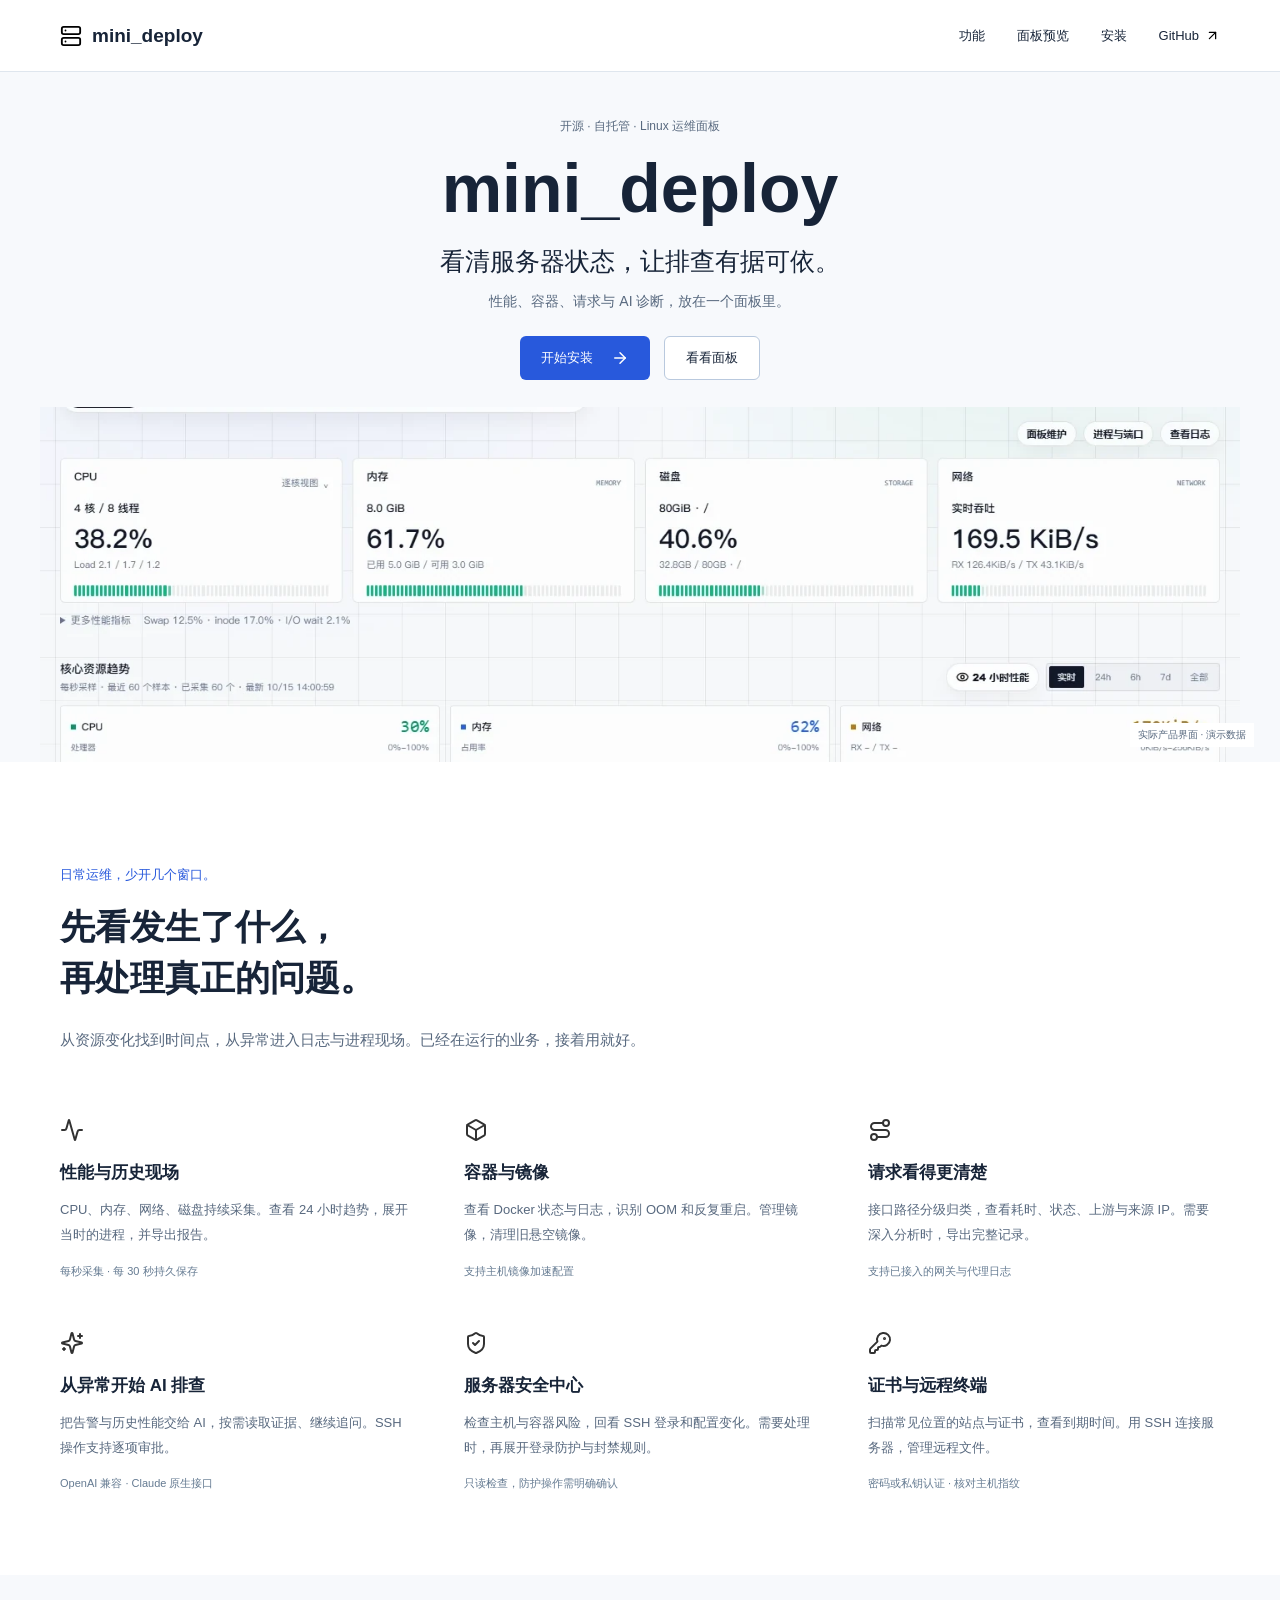
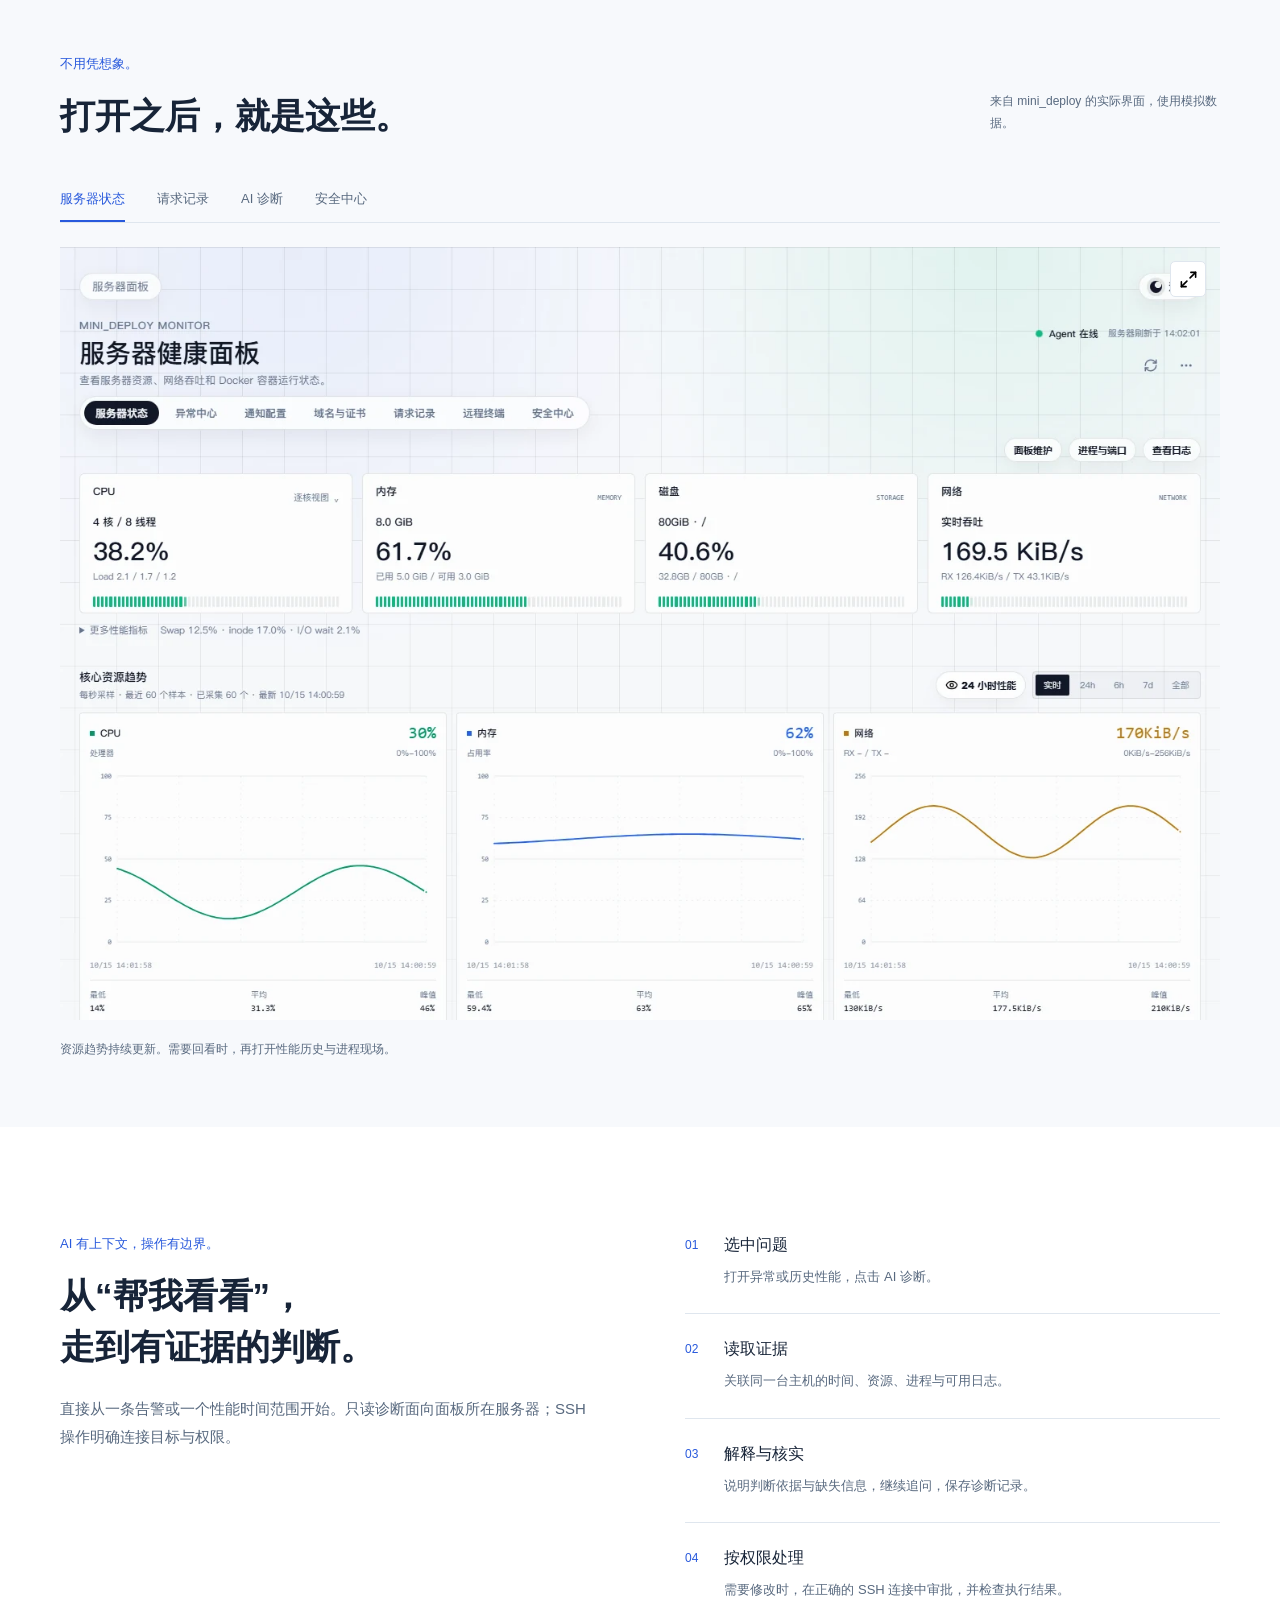
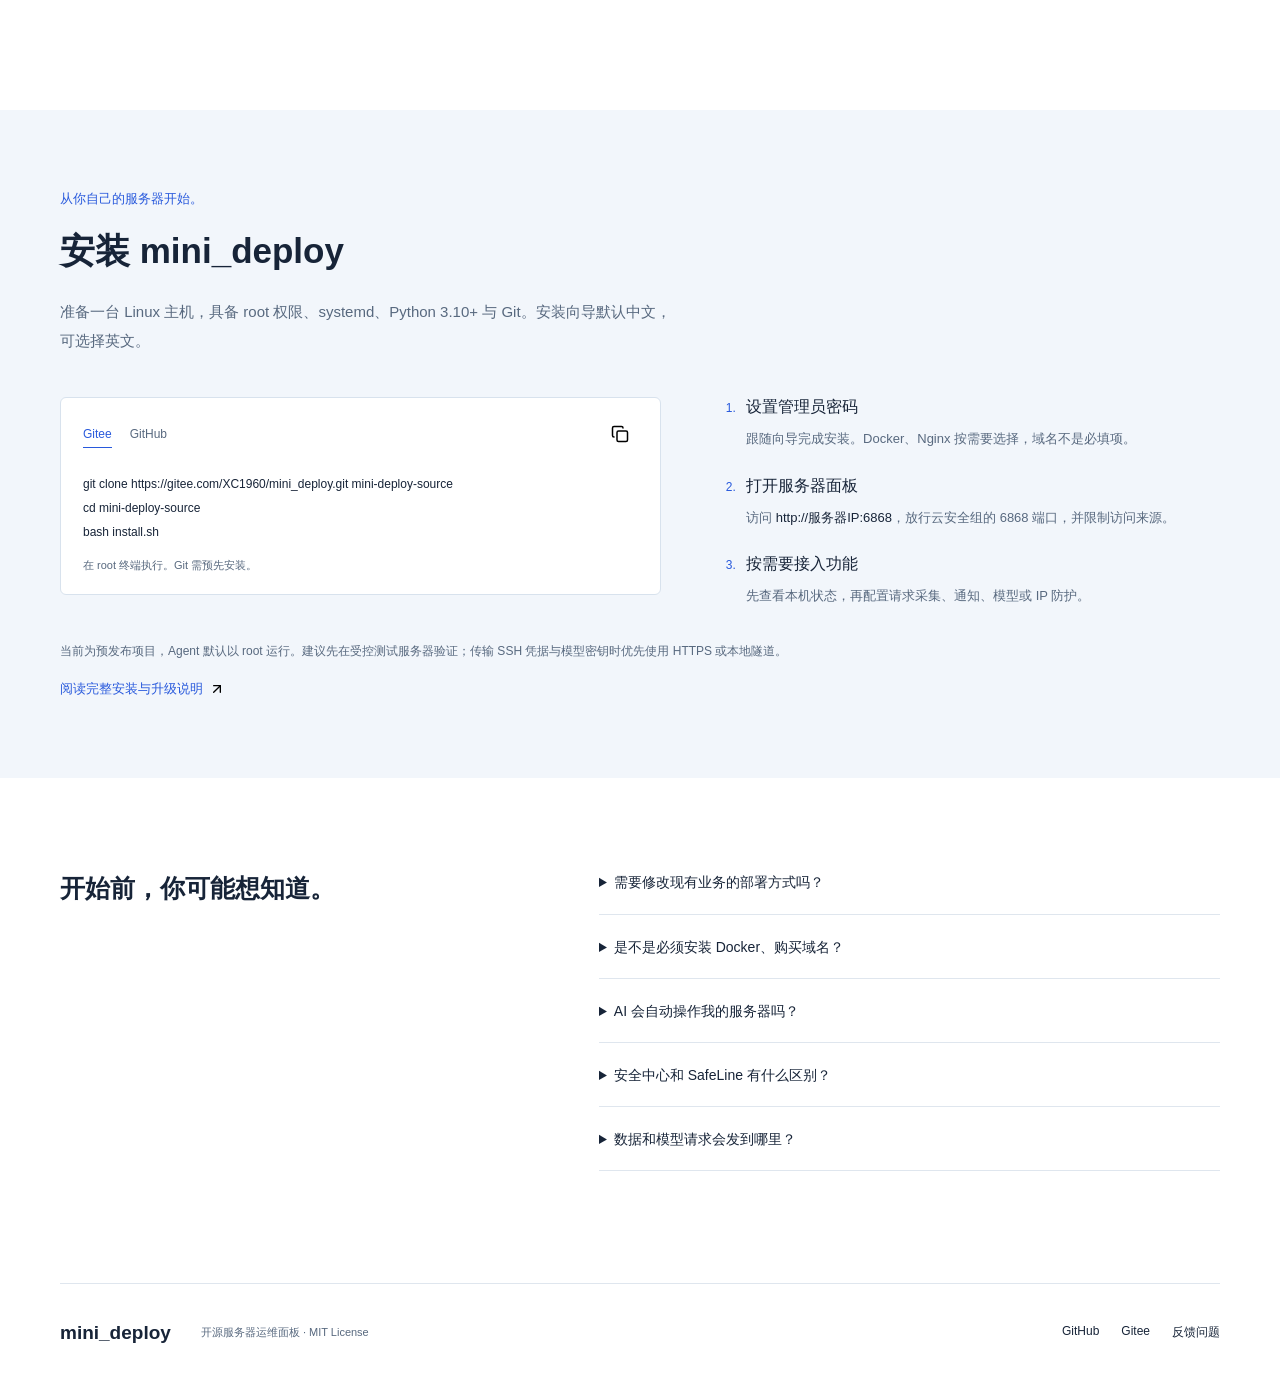
==== website/index.html @ 5e98c876 "Add security center with host checks, login history and Fail2ban protection" ====
<!doctype html>
<html lang="zh-CN">
<head>
  <meta charset="utf-8">
  <meta name="viewport" content="width=device-width, initial-scale=1">
  <meta name="description" content="mini_deploy 是开源、自托管的 Linux 运维面板：服务器性能、Docker、请求记录、证书、SSH、AI 诊断与安全中心。">
  <meta name="theme-color" content="#f7f9fc">
  <meta property="og:title" content="mini_deploy · 轻量服务器运维面板">
  <meta property="og:description" content="看清状态，找到问题，再决定如何处理。开源、自托管的 Linux 运维面板。">
  <title>mini_deploy · 轻量服务器运维面板</title>
  <link rel="icon" href="assets/server.svg" type="image/svg+xml">
  <link rel="stylesheet" href="site.css">
  <script src="site.js" defer></script>
</head>
<body>
  <a class="skip-link" href="#main">跳到正文</a>
  <header class="site-header"><nav class="navigation wrap" aria-label="主导航">
    <a class="wordmark" href="#" aria-label="mini_deploy 首页"><img src="assets/server.svg" width="22" height="22" alt="">mini_deploy</a>
    <div class="nav-links"><a href="#features">功能</a><a href="#preview">面板预览</a><a href="#start">安装</a><a class="repo-link" href="https://github.com/jokerXueC/mini_deploy" target="_blank" rel="noopener noreferrer">GitHub <img src="assets/arrow-up-right.svg" width="15" height="15" alt=""></a></div>
  </nav></header>
  <main id="main">
    <section class="hero" aria-labelledby="title">
      <div class="hero-copy wrap"><p class="hero-category">开源 · 自托管 · Linux 运维面板</p><h1 id="title">mini_deploy</h1>
        <p class="hero-description">看清服务器状态，<br class="mobile-break">让排查有据可依。</p>
        <p class="hero-detail">性能、容器、请求与 AI 诊断，放在一个面板里。</p>
        <div class="hero-actions"><a class="button primary" href="#start">开始安装<img src="assets/arrow-right.svg" width="18" height="18" alt=""></a><a class="button secondary" href="#preview">看看面板</a></div>
      </div>
      <span class="hero-caption">实际产品界面 · 演示数据</span>
    </section>
    <section class="intro wrap" id="features" aria-labelledby="features-title">
      <div class="section-heading"><p class="section-label">日常运维，少开几个窗口。</p><h2 id="features-title">先看发生了什么，<br>再处理真正的问题。</h2><p>从资源变化找到时间点，从异常进入日志与进程现场。已经在运行的业务，接着用就好。</p></div>
      <div class="feature-grid">
        <article><img src="assets/activity.svg" alt="" width="24" height="24"><h3>性能与历史现场</h3><p>CPU、内存、网络、磁盘持续采集。查看 24 小时趋势，展开当时的进程，并导出报告。</p><span>每秒采集 · 每 30 秒持久保存</span></article>
        <article><img src="assets/box.svg" alt="" width="24" height="24"><h3>容器与镜像</h3><p>查看 Docker 状态与日志，识别 OOM 和反复重启。管理镜像，清理旧悬空镜像。</p><span>支持主机镜像加速配置</span></article>
        <article><img src="assets/route.svg" alt="" width="24" height="24"><h3>请求看得更清楚</h3><p>接口路径分级归类，查看耗时、状态、上游与来源 IP。需要深入分析时，导出完整记录。</p><span>支持已接入的网关与代理日志</span></article>
        <article><img src="assets/sparkles.svg" alt="" width="24" height="24"><h3>从异常开始 AI 排查</h3><p>把告警与历史性能交给 AI，按需读取证据、继续追问。SSH 操作支持逐项审批。</p><span>OpenAI 兼容 · Claude 原生接口</span></article>
        <article><img src="assets/shield-check.svg" alt="" width="24" height="24"><h3>服务器安全中心</h3><p>检查主机与容器风险，回看 SSH 登录和配置变化。需要处理时，再展开登录防护与封禁规则。</p><span>只读检查，防护操作需明确确认</span></article>
        <article><img src="assets/key-round.svg" alt="" width="24" height="24"><h3>证书与远程终端</h3><p>扫描常见位置的站点与证书，查看到期时间。用 SSH 连接服务器，管理远程文件。</p><span>密码或私钥认证 · 核对主机指纹</span></article>
      </div>
    </section>
    <section class="product-section" id="preview" aria-labelledby="preview-title">
      <div class="wrap"><div class="preview-heading"><div><p class="section-label">不用凭想象。</p><h2 id="preview-title">打开之后，就是这些。</h2></div><p>来自 mini_deploy 的实际界面，使用模拟数据。</p></div>
        <div class="preview-tabs" role="tablist" aria-label="功能预览">
          <button id="tab-server" role="tab" aria-selected="true" aria-controls="preview-panel" tabindex="0" data-preview="server">服务器状态</button>
          <button id="tab-requests" role="tab" aria-selected="false" aria-controls="preview-panel" tabindex="-1" data-preview="requests">请求记录</button>
          <button id="tab-ai" role="tab" aria-selected="false" aria-controls="preview-panel" tabindex="-1" data-preview="ai">AI 诊断</button>
          <button id="tab-security" role="tab" aria-selected="false" aria-controls="preview-panel" tabindex="-1" data-preview="security">安全中心</button>
        </div>
        <div id="preview-panel" role="tabpanel" aria-labelledby="tab-server" class="preview-panel"><img id="preview-image" src="assets/server.webp" alt="mini_deploy 服务器状态面板，显示 CPU、内存和核心资源趋势" width="1440" height="960" loading="lazy">
          <button id="preview-enlarge" class="image-tool" type="button" title="放大截图" aria-label="放大截图"><img src="assets/maximize-2.svg" width="19" height="19" alt=""></button></div>
        <p id="preview-description" class="preview-description">资源趋势持续更新。需要回看时，再打开性能历史与进程现场。</p>
      </div>
    </section>
    <section class="workflow wrap" aria-labelledby="workflow-title"><div class="section-heading"><p class="section-label">AI 有上下文，操作有边界。</p><h2 id="workflow-title">从“帮我看看”，<br>走到有证据的判断。</h2><p>直接从一条告警或一个性能时间范围开始。只读诊断面向面板所在服务器；SSH 操作明确连接目标与权限。</p></div>
      <ol class="workflow-list"><li><span>01</span><div><h3>选中问题</h3><p>打开异常或历史性能，点击 AI 诊断。</p></div></li><li><span>02</span><div><h3>读取证据</h3><p>关联同一台主机的时间、资源、进程与可用日志。</p></div></li><li><span>03</span><div><h3>解释与核实</h3><p>说明判断依据与缺失信息，继续追问，保存诊断记录。</p></div></li><li><span>04</span><div><h3>按权限处理</h3><p>需要修改时，在正确的 SSH 连接中审批，并检查执行结果。</p></div></li></ol>
    </section>
    <section class="getting-started" id="start" aria-labelledby="start-title"><div class="wrap">
      <div class="section-heading"><p class="section-label">从你自己的服务器开始。</p><h2 id="start-title">安装 mini_deploy</h2><p>准备一台 Linux 主机，具备 root 权限、systemd、Python 3.10+ 与 Git。安装向导默认中文，可选择英文。</p></div>
      <div class="install-layout"><div class="install-command"><div class="command-toolbar"><div role="group" aria-label="代码来源"><button type="button" data-repository="gitee" aria-pressed="true">Gitee</button><button type="button" data-repository="github" aria-pressed="false">GitHub</button></div><button id="copy-command" class="image-tool" type="button" title="复制安装命令" aria-label="复制安装命令"><img src="assets/copy.svg" alt="" width="18" height="18"></button></div><pre><code id="install-code">git clone https://gitee.com/XC1960/mini_deploy.git mini-deploy-source
cd mini-deploy-source
bash install.sh</code></pre><p id="copy-status" role="status">在 root 终端执行。Git 需预先安装。</p></div>
        <ol class="install-steps"><li><h3>设置管理员密码</h3><p>跟随向导完成安装。Docker、Nginx 按需要选择，域名不是必填项。</p></li><li><h3>打开服务器面板</h3><p>访问 <code>http://服务器IP:6868</code>，放行云安全组的 6868 端口，并限制访问来源。</p></li><li><h3>按需要接入功能</h3><p>先查看本机状态，再配置请求采集、通知、模型或 IP 防护。</p></li></ol></div>
      <p class="release-note">当前为预发布项目，Agent 默认以 root 运行。建议先在受控测试服务器验证；传输 SSH 凭据与模型密钥时优先使用 HTTPS 或本地隧道。</p>
      <a class="text-link" href="https://github.com/jokerXueC/mini_deploy/blob/main/docs/QUICKSTART.zh-CN.md" target="_blank" rel="noopener noreferrer">阅读完整安装与升级说明 <img src="assets/arrow-up-right.svg" alt="" width="16" height="16"></a>
    </div></section>
    <section class="faq wrap" aria-labelledby="faq-title"><h2 id="faq-title">开始前，你可能想知道。</h2><div>
      <details><summary>需要修改现有业务的部署方式吗？</summary><p>不需要。mini_deploy 管理已运行的主机与服务，不提供应用构建或 Git 自动部署。请求记录需要接入支持的代理日志或独立请求网关。</p></details>
      <details><summary>是不是必须安装 Docker、购买域名？</summary><p>都不是必选。主机监控可以独立使用；Docker 功能需要 Docker。面板默认通过服务器 IP 和 6868 端口访问，连接主机的网络必须可达。</p></details>
      <details><summary>AI 会自动操作我的服务器吗？</summary><p>面板性能与告警诊断只读。SSH 工具遵循所选权限，支持修改前审批或明确授权的临时自动操作。已有文件修改前备份，禁止任意脚本执行与业务文件删除。</p></details>
      <details><summary>安全中心和 SafeLine 有什么区别？</summary><p>安全中心检查主机与容器配置、记录登录活动，并通过 Fail2ban 管理登录防护。SafeLine 是 Web 应用防火墙（WAF），还提供请求内容检测等能力。mini_deploy 不提供 SQL 注入、XSS 或 DDoS 检测承诺，也不会自动接管业务流量。Docker 与反向代理的封禁效果取决于实际入口和防火墙规则。</p></details>
      <details><summary>数据和模型请求会发到哪里？</summary><p>监测历史保存在面板服务器。启用 AI 后，问题、所选上下文与工具证据会发送到你配置的模型服务，常见凭据会脱敏。请根据自己的数据要求选择模型与使用范围。</p></details>
    </div></section>
  </main>
  <footer class="site-footer wrap"><a class="wordmark" href="#">mini_deploy</a><p>开源服务器运维面板 · MIT License</p><div><a href="https://github.com/jokerXueC/mini_deploy" target="_blank" rel="noopener noreferrer">GitHub</a><a href="https://gitee.com/XC1960/mini_deploy" target="_blank" rel="noopener noreferrer">Gitee</a><a href="https://github.com/jokerXueC/mini_deploy/issues" target="_blank" rel="noopener noreferrer">反馈问题</a></div></footer>
  <dialog id="screenshot-dialog" aria-label="产品截图"><button id="close-screenshot" class="image-tool" type="button" title="关闭截图" aria-label="关闭截图"><img src="assets/x.svg" width="22" height="22" alt=""></button><img id="enlarged-image" alt="" width="1440" height="960"></dialog>
</body>
</html>
---- website/site.css ----
:root { color-scheme: light; --ink:#172438; --muted:#58697f; --line:#dfe6ee; --paper:#f7f9fc; --blue:#2859dc; --green:#0d9c7c; font-family:"PingFang SC","PingFang TC",-apple-system,BlinkMacSystemFont,"Segoe UI","Microsoft YaHei",sans-serif; }
* { box-sizing:border-box; }
html { scroll-behavior:smooth; scroll-padding-top:90px; }
body { margin:0; color:var(--ink); background:white; letter-spacing:0; }
a { color:inherit; text-decoration:none; }
button { font:inherit; color:inherit; cursor:pointer; }
button, a { -webkit-tap-highlight-color:transparent; }
button:focus-visible,a:focus-visible,summary:focus-visible { outline:3px solid var(--blue); outline-offset:5px; }
img { max-width:100%; }
.wrap { width:min(1160px,calc(100% - 64px)); margin:0 auto; }
.skip-link { position:fixed; top:-80px; left:12px; z-index:20; background:white; padding:12px; }
.skip-link:focus { top:10px; }
.site-header { height:72px; position:sticky; top:0; z-index:10; background:rgba(255,255,255,.97); border-bottom:1px solid var(--line); }
.navigation { display:flex; justify-content:space-between; align-items:center; height:100%; gap:24px; }
.wordmark { display:inline-flex; align-items:center; gap:10px; font-size:19px; font-weight:700; white-space:nowrap; }
.nav-links { display:flex; align-items:center; gap:32px; font-size:13px; }
.nav-links a:hover,.text-link:hover,.site-footer a:hover { color:var(--blue); }
.repo-link { display:flex; align-items:center; gap:6px; }
.hero { position:relative; min-height:min(700px,calc(100svh - 210px)); height:calc(100svh - 210px); max-height:920px; background:var(--paper) url('assets/hero.webp') center 335px / min(1320px,calc(100% - 80px)) auto no-repeat; overflow:hidden; }
.hero-copy { padding-top:46px; text-align:center; position:relative; z-index:1; }
.hero-category { font-size:12px; color:var(--muted); margin:0 0 14px; }
h1 { font-size:68px; line-height:1.15; font-weight:650; letter-spacing:0; margin:0; }
.hero-description { font-size:25px; line-height:1.5; font-weight:500; margin:16px 0 8px; }
.hero-detail { font-size:14px; line-height:1.8; color:var(--muted); margin:0; }
.hero-actions { display:flex; justify-content:center; gap:14px; margin:22px 0 0; }
.button { display:inline-flex; justify-content:center; align-items:center; gap:18px; min-height:44px; padding:0 21px; font-size:13px; border-radius:6px; font-weight:500; }
.primary { background:var(--blue); color:white; }
.primary img { filter:brightness(0) invert(1); }
.primary:hover { background:#1e46b9; }
.secondary { border:1px solid #b9c9de; background:white; }
.secondary:hover { border-color:var(--blue); }
.hero-caption { position:absolute; right:26px; bottom:15px; background:white; color:var(--muted); font-size:10px; padding:5px 8px; }
.mobile-break { display:none; }
.intro { padding:104px 0 84px; }
.section-heading { max-width:710px; }
.section-label { font-size:13px; color:var(--blue); margin:0 0 18px; }
h2 { font-size:35px; line-height:1.45; font-weight:600; margin:0 0 22px; }
.section-heading>p:last-child { font-size:15px; line-height:1.9; color:var(--muted); max-width:620px; margin:0; }
.feature-grid { display:grid; grid-template-columns:repeat(3,minmax(0,1fr)); gap:52px 52px; margin-top:64px; }
.feature-grid article { min-width:0; }
.feature-grid article>img { opacity:.8; margin-bottom:15px; }
.feature-grid h3 { font-size:17px; font-weight:600; margin:0 0 13px; }
.feature-grid p { color:var(--muted); font-size:13px; line-height:1.95; margin:0 0 13px; }
.feature-grid span { font-size:11px; color:#657b92; }
.product-section { background:var(--paper); padding:80px 0 66px; }
.preview-heading { display:flex; gap:24px; justify-content:space-between; align-items:flex-end; }
.preview-heading h2 { margin-bottom:0; }
.preview-heading>p { color:var(--muted); font-size:12px; line-height:1.8; max-width:230px; margin-bottom:8px; }
.preview-tabs { display:flex; gap:32px; margin:36px 0 24px; border-bottom:1px solid var(--line); overflow:auto; }
.preview-tabs button { background:none; border:0; border-bottom:2px solid transparent; padding:12px 0; color:var(--muted); font-size:13px; white-space:nowrap; }
.preview-tabs [aria-selected=true] { color:var(--blue); border-bottom-color:var(--blue); }
.preview-panel { position:relative; }
.preview-panel>img { width:100%; height:auto; display:block; }
.image-tool { border:0; background:white; width:36px; height:36px; display:inline-flex; align-items:center; justify-content:center; border-radius:5px; }
.image-tool:hover { background:#eaf0fa; }
.preview-panel>.image-tool { position:absolute; right:14px; top:14px; border:1px solid var(--line); }
.preview-description { font-size:12px; color:var(--muted); line-height:1.8; margin:19px 0 0; }
.workflow { display:grid; grid-template-columns:1fr 1fr; gap:90px; padding:108px 0; }
.workflow-list { list-style:none; padding:0; margin:0; }
.workflow-list li { display:flex; gap:26px; padding:0 0 25px; margin-bottom:25px; border-bottom:1px solid var(--line); }
.workflow-list li:last-child { margin-bottom:0; padding-bottom:0; border:0; }
.workflow-list li>span { font-size:12px; color:var(--blue); padding-top:3px; }
.workflow-list h3,.install-steps h3 { font-size:16px; margin:0 0 9px; font-weight:550; }
.workflow-list p,.install-steps p { font-size:13px; color:var(--muted); line-height:1.8; margin:0; }
.getting-started { padding:80px 0; background:#f2f6fb; }
.install-layout { display:grid; grid-template-columns:1.2fr 1fr; gap:58px; margin-top:42px; align-items:start; }
.install-command { background:white; border:1px solid #d8e2ed; border-radius:6px; padding:18px 22px; min-width:0; }
.command-toolbar { display:flex; justify-content:space-between; align-items:center; gap:16px; }
.command-toolbar [role=group] { display:flex; gap:18px; }
.command-toolbar [data-repository] { padding:6px 0; border:0; background:none; color:var(--muted); font-size:12px; }
.command-toolbar [aria-pressed=true] { color:var(--blue); box-shadow:0 1px 0 var(--blue); }
.install-command pre { font:12px/2 "PingFang SC","Segoe UI","Microsoft YaHei",sans-serif; white-space:pre-wrap; overflow-wrap:anywhere; padding:20px 0 12px; margin:0; }
.install-command code { font:inherit; }
#copy-status { color:var(--muted); font-size:11px; line-height:1.8; margin:0; }
.install-steps { margin:0; padding:0 0 0 20px; display:grid; gap:25px; }
.install-steps li { padding-left:7px; }
.install-steps li::marker { color:var(--blue); font-size:12px; }
.install-steps code { font:inherit; color:var(--ink); overflow-wrap:anywhere; }
.release-note { max-width:900px; color:var(--muted); font-size:12px; line-height:1.9; margin:32px 0 17px; }
.text-link { display:inline-flex; gap:6px; align-items:center; color:var(--blue); font-size:13px; }
.faq { display:grid; grid-template-columns:.85fr 1.15fr; gap:80px; padding:92px 0; }
.faq h2 { font-size:25px; }
.faq details { border-bottom:1px solid var(--line); padding:0 0 18px; margin-bottom:20px; }
.faq summary { cursor:pointer; font-size:14px; line-height:1.8; }
.faq details p { font-size:13px; line-height:1.95; color:var(--muted); margin:14px 0 0; }
.site-footer { display:flex; align-items:center; gap:30px; flex-wrap:wrap; border-top:1px solid var(--line); padding:30px 0; }
.site-footer p { flex:1; font-size:11px; color:var(--muted); }
.site-footer>div { display:flex; gap:22px; font-size:12px; }
#screenshot-dialog { width:calc(100vw - 36px); max-width:1440px; max-height:calc(100dvh - 36px); padding:0; border:0; background:white; overflow:auto; border-radius:6px; }
#screenshot-dialog::backdrop { background:rgba(16,25,40,.65); }
#screenshot-dialog>img { display:block; width:100%; height:auto; }
#close-screenshot { position:sticky; display:flex; top:12px; margin:12px 12px -48px auto; z-index:1; border:1px solid var(--line); }
@media(max-width:900px) { .wrap { width:calc(100% - 40px); } .feature-grid { gap:36px; grid-template-columns:repeat(2,minmax(0,1fr)); } .workflow,.faq { gap:40px; } .install-layout { gap:30px; } }
@media(max-width:600px) { .wrap { width:calc(100% - 36px); } .site-header { height:64px; } .wordmark { font-size:16px; gap:7px; } .nav-links { gap:17px; font-size:12px; } .nav-links>a[href="#features"] { display:none; } .repo-link { font-size:0; gap:0; } .repo-link img { width:19px; height:19px; } .hero { min-height:620px; height:calc(100svh - 108px); max-height:760px; background-image:url('assets/hero-mobile.webp'); background-size:cover; } .hero-copy { padding-top:44px; } h1 { font-size:44px; } .hero-category { font-size:11px; } .hero-description { font-size:23px; margin-top:16px; } .hero-detail { font-size:12px; max-width:250px; margin:0 auto; } .hero-actions { margin-top:20px; } .hero-caption { right:8px; font-size:9px; bottom:8px; } .mobile-break { display:initial; } .intro { padding:68px 0; } h2 { font-size:27px; } .section-heading>p:last-child { font-size:13px; } .feature-grid { grid-template-columns:1fr; gap:30px; margin-top:38px; } .feature-grid article { display:grid; grid-template-columns:26px 1fr; gap:0 16px; } .feature-grid article>img { grid-row:1/4; margin-top:3px; } .feature-grid h3 { font-size:16px; } .feature-grid p,.feature-grid span { grid-column:2; } .product-section { padding:56px 0 40px; } .preview-heading { display:block; } .preview-heading>p { max-width:none; margin-top:16px; } .preview-tabs { gap:24px; margin-top:20px; } .preview-tabs button { font-size:12px; } .preview-panel>img { aspect-ratio:4/3; object-fit:cover; object-position:top left; } .workflow,.faq { grid-template-columns:1fr; gap:36px; padding:64px 0; } .workflow-list li { gap:20px; } .getting-started { padding:60px 0; } .install-layout { grid-template-columns:1fr; gap:34px; margin-top:30px; } .install-command { padding:14px 16px; } .install-command pre { font-size:11px; } .site-footer { gap:14px; padding:28px 0; } .site-footer p { flex-basis:100%; order:2; margin:0; } .site-footer>div { margin-left:auto; gap:14px; font-size:11px; } }
@media(max-width:600px) { .hero { min-height:min(620px,calc(100svh - 174px)); height:calc(100svh - 174px); background-position:center 345px; background-size:min(366px,calc(100% - 24px)) auto; } .preview-panel>img { aspect-ratio:auto; } }
@media(prefers-reduced-motion:reduce) { html { scroll-behavior:auto; } }
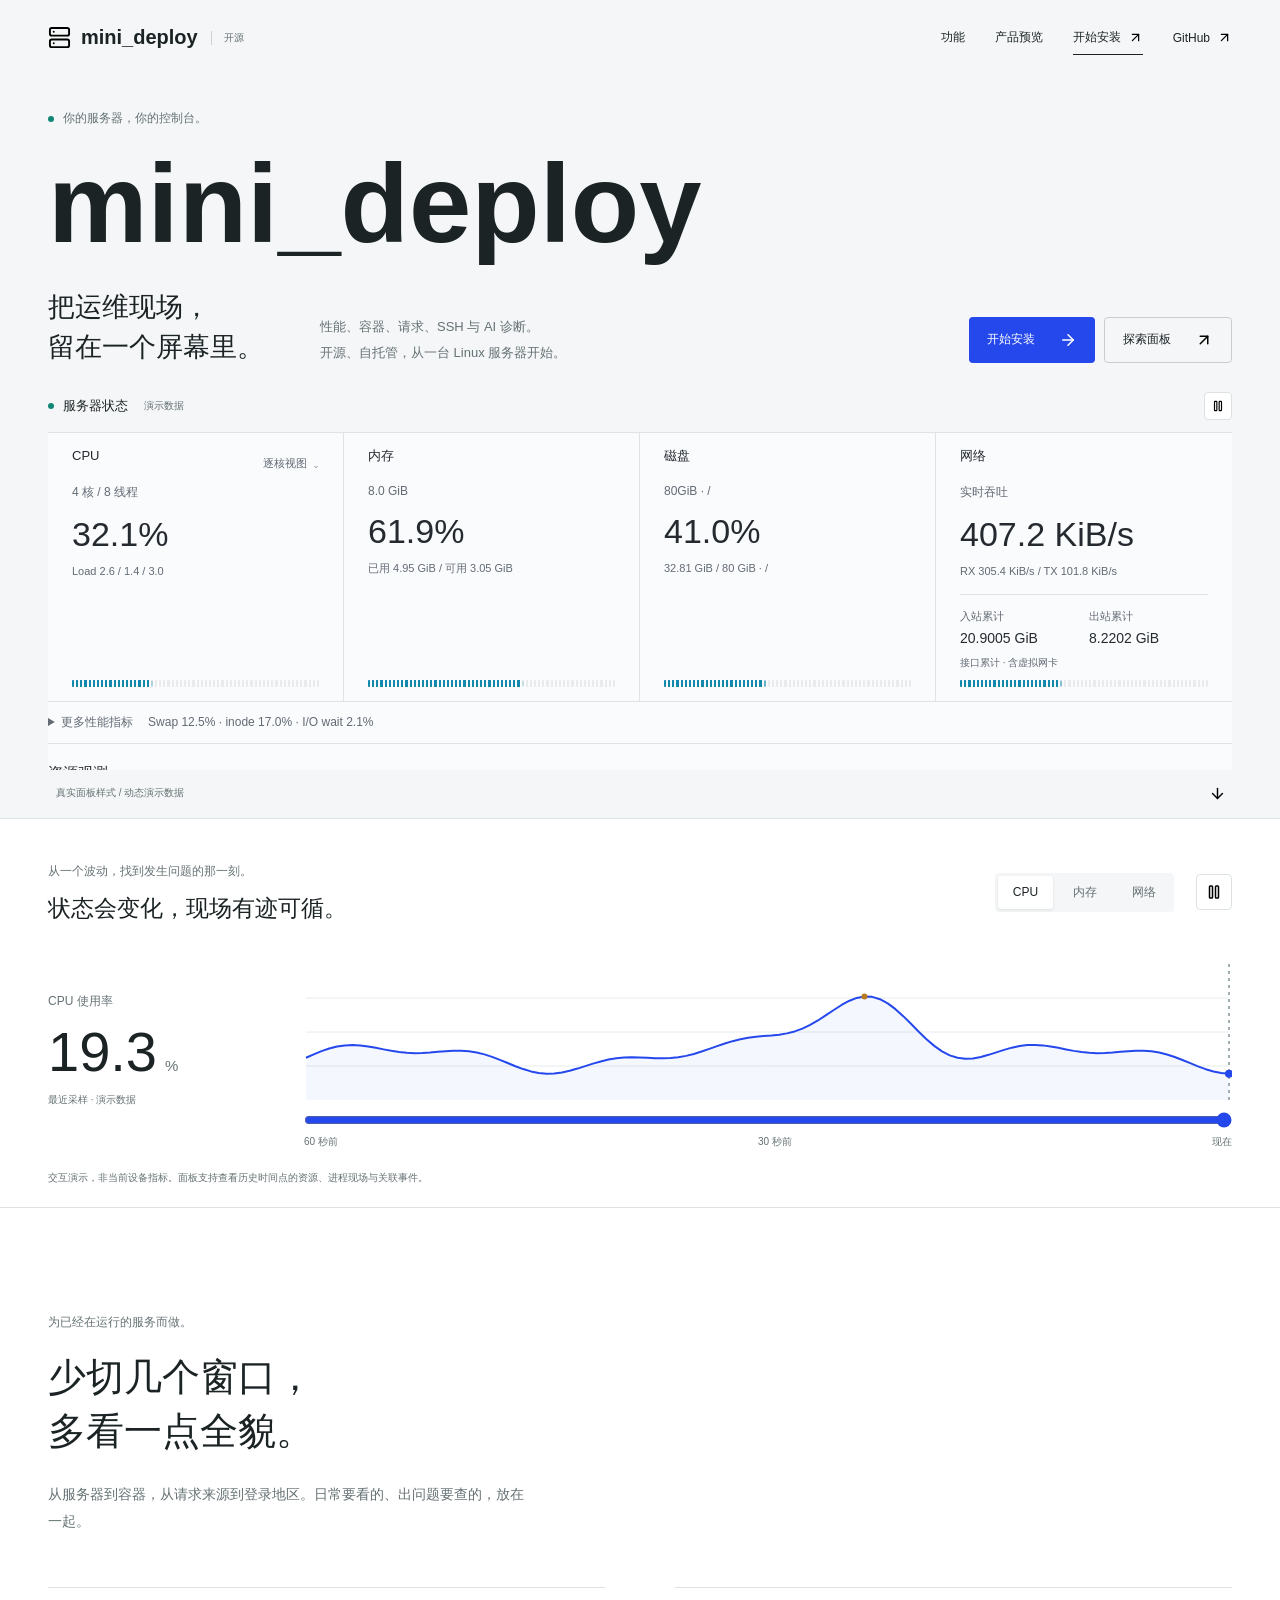
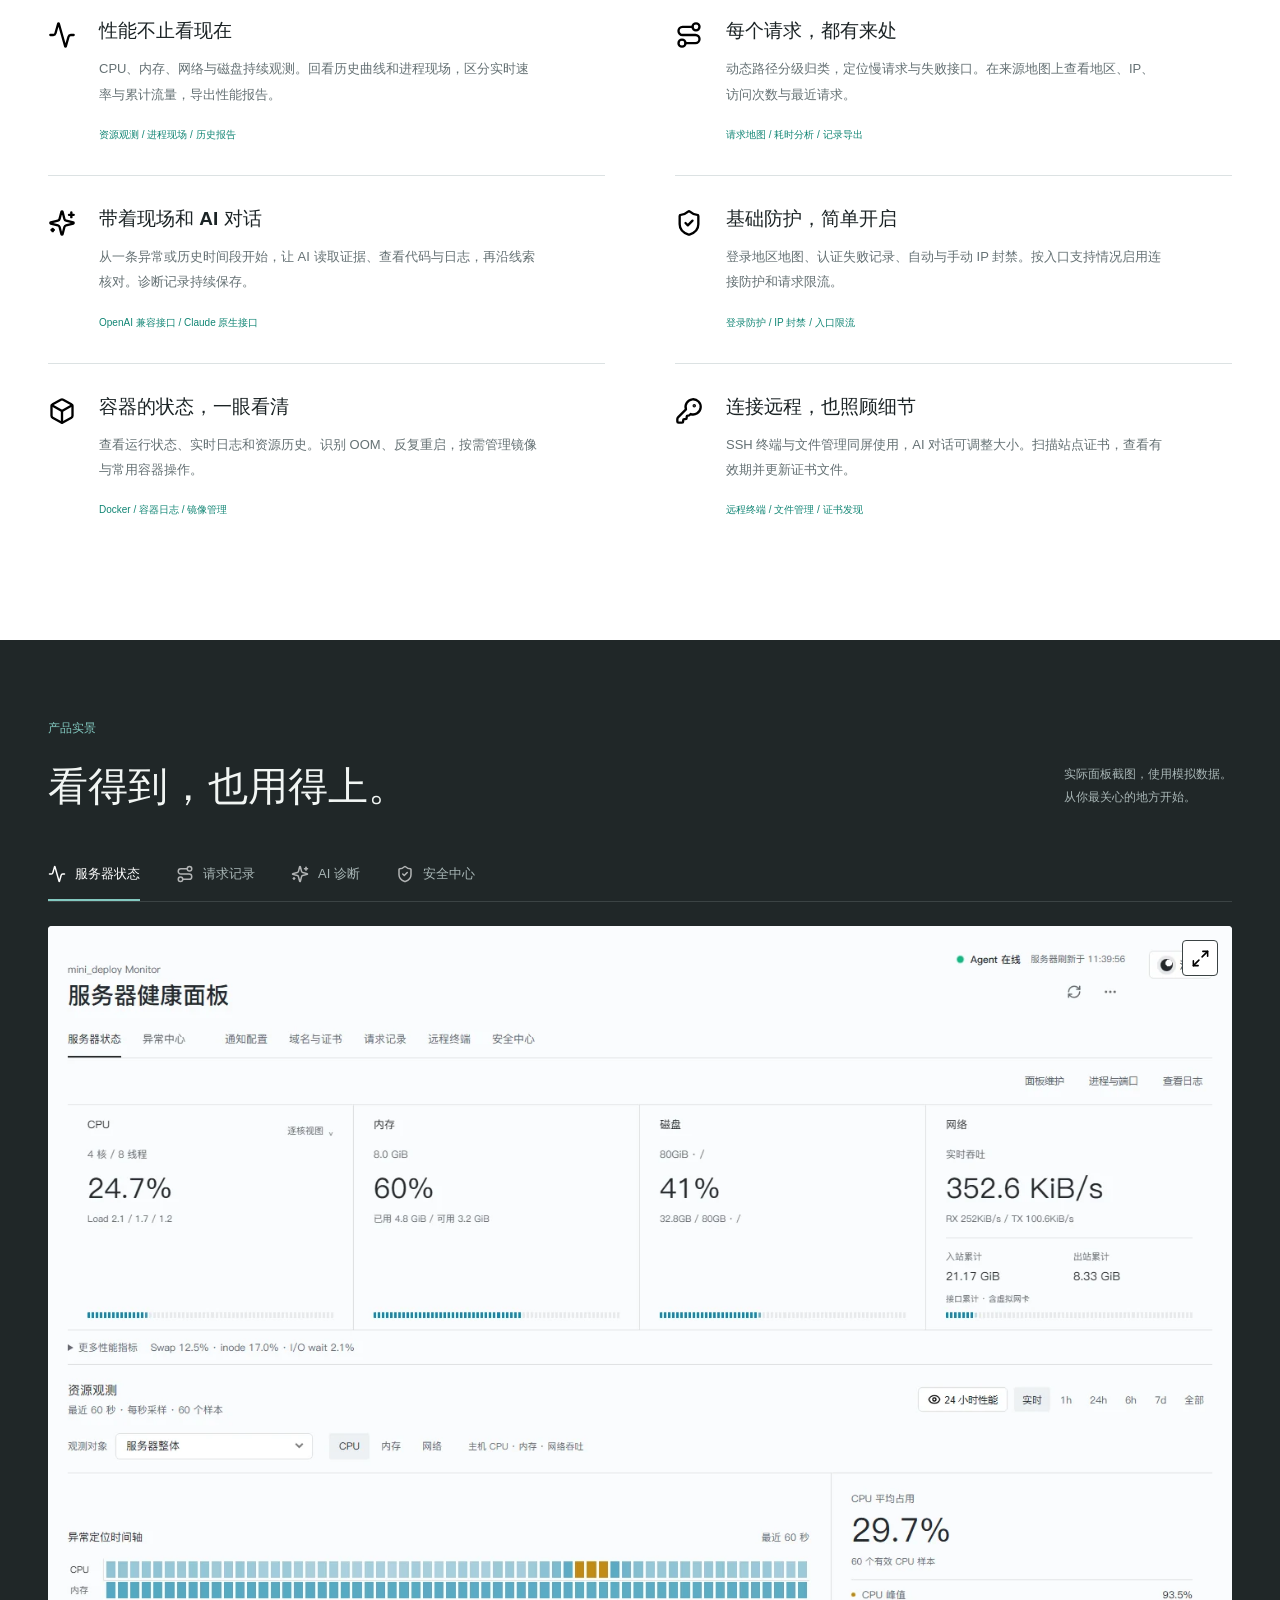
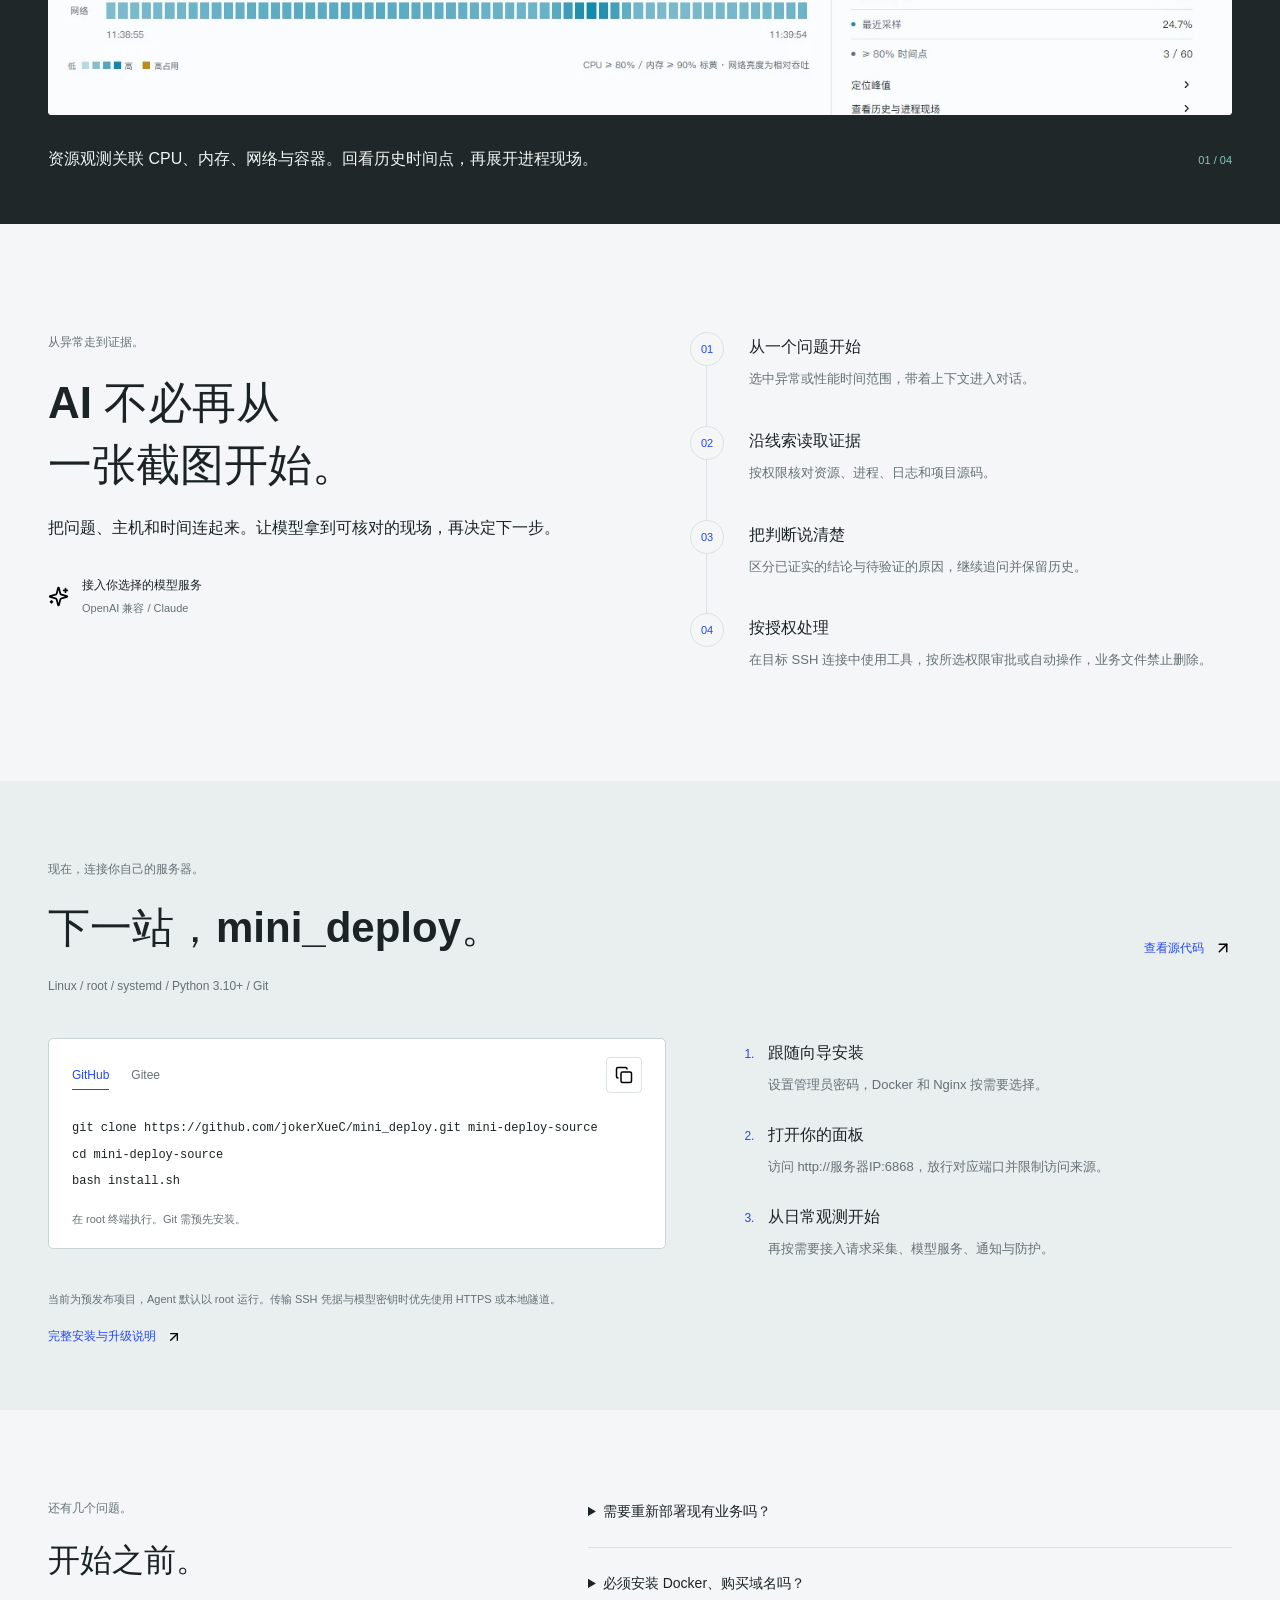
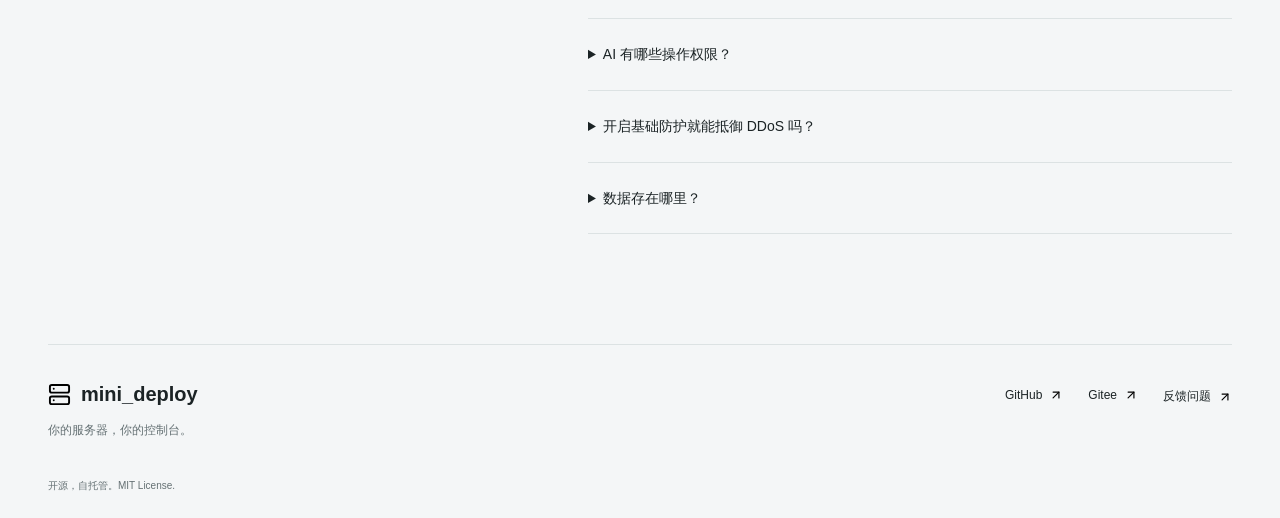
==== commit 19d0773d: "Improve feature onboarding, gateway reliability, and panel-matched website" ====
--- a/website/index.html
+++ b/website/index.html
@@ -3,75 +3,84 @@
 <head>
   <meta charset="utf-8">
   <meta name="viewport" content="width=device-width, initial-scale=1">
-  <meta name="description" content="mini_deploy 是开源、自托管的 Linux 运维面板：服务器性能、Docker、请求记录、证书、SSH、AI 诊断与安全中心。">
-  <meta name="theme-color" content="#f7f9fc">
-  <meta property="og:title" content="mini_deploy · 轻量服务器运维面板">
-  <meta property="og:description" content="看清状态，找到问题，再决定如何处理。开源、自托管的 Linux 运维面板。">
-  <title>mini_deploy · 轻量服务器运维面板</title>
+  <meta name="description" content="mini_deploy，开源、自托管的 Linux 运维面板。性能历史、Docker、请求地图、SSH、AI 诊断与基础安全防护。">
+  <meta name="theme-color" content="#f4f6f7">
+  <meta property="og:title" content="mini_deploy · 服务器运维，从这里开始">
+  <meta property="og:description" content="从实时资源到历史现场，从一条异常到 AI 排查。开源、自托管的 Linux 运维面板。">
+  <title>mini_deploy · 服务器运维，从这里开始</title>
   <link rel="icon" href="assets/server.svg" type="image/svg+xml">
   <link rel="stylesheet" href="site.css">
   <script src="site.js" defer></script>
+  <script src="resource-demo.js" defer></script>
 </head>
 <body>
   <a class="skip-link" href="#main">跳到正文</a>
   <header class="site-header"><nav class="navigation wrap" aria-label="主导航">
-    <a class="wordmark" href="#" aria-label="mini_deploy 首页"><img src="assets/server.svg" width="22" height="22" alt="">mini_deploy</a>
-    <div class="nav-links"><a href="#features">功能</a><a href="#preview">面板预览</a><a href="#start">安装</a><a class="repo-link" href="https://github.com/jokerXueC/mini_deploy" target="_blank" rel="noopener noreferrer">GitHub <img src="assets/arrow-up-right.svg" width="15" height="15" alt=""></a></div>
+    <a class="wordmark" href="#" aria-label="mini_deploy 首页"><img src="assets/server.svg" width="23" height="23" alt="">mini_deploy<span class="open-source">开源</span></a>
+    <div class="nav-links"><a href="#features">功能</a><a href="#preview">产品预览</a><a href="#start" class="nav-install">开始安装<img src="assets/arrow-up-right.svg" width="15" height="15" alt=""></a><a class="repo-link" href="https://github.com/jokerXueC/mini_deploy" target="_blank" rel="noopener noreferrer" aria-label="GitHub 源代码">GitHub<img src="assets/arrow-up-right.svg" width="15" height="15" alt=""></a></div>
   </nav></header>
   <main id="main">
     <section class="hero" aria-labelledby="title">
-      <div class="hero-copy wrap"><p class="hero-category">开源 · 自托管 · Linux 运维面板</p><h1 id="title">mini_deploy</h1>
-        <p class="hero-description">看清服务器状态，<br class="mobile-break">让排查有据可依。</p>
-        <p class="hero-detail">性能、容器、请求与 AI 诊断，放在一个面板里。</p>
-        <div class="hero-actions"><a class="button primary" href="#start">开始安装<img src="assets/arrow-right.svg" width="18" height="18" alt=""></a><a class="button secondary" href="#preview">看看面板</a></div>
+      <div class="hero-copy wrap"><p class="hero-category"><span class="status-light"></span>你的服务器，你的控制台。</p>
+        <h1 id="title">mini_deploy</h1>
+        <div class="hero-bottom"><div><p class="hero-description">把运维现场，<br>留在一个屏幕里。</p><p class="hero-detail">性能、容器、请求、SSH 与 AI 诊断。<br>开源、自托管，从一台 Linux 服务器开始。</p></div><div class="hero-actions"><a class="button primary" href="#start">开始安装<img src="assets/arrow-right.svg" width="18" height="18" alt=""></a><a class="button secondary" href="#preview">探索面板<img src="assets/arrow-up-right.svg" width="18" height="18" alt=""></a></div></div>
       </div>
-      <span class="hero-caption">实际产品界面 · 演示数据</span>
+      <div class="demo-dashboard wrap" id="demo-dashboard" role="region" aria-label="服务器资源动态演示">
+        <div class="demo-toolbar"><span><span class="status-light"></span>服务器状态 <small>演示数据</small></span><button id="demo-pause" class="image-tool" type="button" title="暂停演示" aria-label="暂停演示" aria-pressed="false"><img src="assets/pause.svg" width="16" height="16" alt=""></button></div>
+        <iframe id="demo-panel" src="panel-demo.html" title="mini_deploy 真实面板样式的动态资源演示"></iframe>
+      </div>
+      <div class="hero-caption"><span>真实面板样式 / 动态演示数据</span><a href="#features" aria-label="向下查看功能"><img src="assets/arrow-right.svg" width="17" height="17" alt=""></a></div>
     </section>
-    <section class="intro wrap" id="features" aria-labelledby="features-title">
-      <div class="section-heading"><p class="section-label">日常运维，少开几个窗口。</p><h2 id="features-title">先看发生了什么，<br>再处理真正的问题。</h2><p>从资源变化找到时间点，从异常进入日志与进程现场。已经在运行的业务，接着用就好。</p></div>
-      <div class="feature-grid">
-        <article><img src="assets/activity.svg" alt="" width="24" height="24"><h3>性能与历史现场</h3><p>CPU、内存、网络、磁盘持续采集。查看 24 小时趋势，展开当时的进程，并导出报告。</p><span>每秒采集 · 每 30 秒持久保存</span></article>
-        <article><img src="assets/box.svg" alt="" width="24" height="24"><h3>容器与镜像</h3><p>查看 Docker 状态与日志，识别 OOM 和反复重启。管理镜像，清理旧悬空镜像。</p><span>支持主机镜像加速配置</span></article>
-        <article><img src="assets/route.svg" alt="" width="24" height="24"><h3>请求看得更清楚</h3><p>接口路径分级归类，查看耗时、状态、上游与来源 IP。需要深入分析时，导出完整记录。</p><span>支持已接入的网关与代理日志</span></article>
-        <article><img src="assets/sparkles.svg" alt="" width="24" height="24"><h3>从异常开始 AI 排查</h3><p>把告警与历史性能交给 AI，按需读取证据、继续追问。SSH 操作支持逐项审批。</p><span>OpenAI 兼容 · Claude 原生接口</span></article>
-        <article><img src="assets/shield-check.svg" alt="" width="24" height="24"><h3>服务器安全中心</h3><p>检查主机与容器风险，回看 SSH 登录和配置变化。需要处理时，再展开登录防护与封禁规则。</p><span>只读检查，防护操作需明确确认</span></article>
-        <article><img src="assets/key-round.svg" alt="" width="24" height="24"><h3>证书与远程终端</h3><p>扫描常见位置的站点与证书，查看到期时间。用 SSH 连接服务器，管理远程文件。</p><span>密码或私钥认证 · 核对主机指纹</span></article>
+    <section class="intro" id="features" aria-labelledby="features-title">
+      <div class="signal-section" aria-labelledby="signal-title"><div class="wrap">
+        <div class="signal-header"><div><p class="section-label">从一个波动，找到发生问题的那一刻。</p><h2 id="signal-title">状态会变化，现场有迹可循。</h2></div><div class="signal-controls"><div class="metric-tabs" role="group" aria-label="回放资源"><button type="button" data-metric="cpu" aria-pressed="true">CPU</button><button type="button" data-metric="memory" aria-pressed="false">内存</button><button type="button" data-metric="network" aria-pressed="false">网络</button></div><button id="signal-pause" class="image-tool" type="button" title="暂停回放" aria-label="暂停回放" aria-pressed="false"><img src="assets/pause.svg" width="18" height="18" alt=""></button></div></div>
+        <div class="signal-chart"><div class="signal-reading"><span id="signal-metric">CPU 使用率</span><strong id="signal-value">38.2<span>%</span></strong><small id="signal-time">资源回放 · 演示数据</small></div><div class="signal-plot"><canvas id="signal-canvas" aria-label="资源回放曲线，演示数据" role="img"></canvas><input id="signal-position" type="range" min="0" max="119" value="119" aria-label="查看回放时间点"><div class="signal-axis"><span>60 秒前</span><span>30 秒前</span><span>现在</span></div></div></div>
+        <p class="signal-caption">交互演示，非当前设备指标。面板支持查看历史时间点的资源、进程现场与关联事件。</p>
+      </div></div>
+      <div class="wrap feature-content"><div class="section-heading"><p class="section-label">为已经在运行的服务而做。</p><h2 id="features-title">少切几个窗口，<br>多看一点全貌。</h2><p>从服务器到容器，从请求来源到登录地区。日常要看的、出问题要查的，放在一起。</p></div>
+        <div class="feature-grid">
+          <article><img src="assets/activity.svg" alt="" width="28" height="28"><div><h3>性能不止看现在</h3><p>CPU、内存、网络与磁盘持续观测。回看历史曲线和进程现场，区分实时速率与累计流量，导出性能报告。</p><span>资源观测 / 进程现场 / 历史报告</span></div></article>
+          <article><img src="assets/route.svg" alt="" width="28" height="28"><div><h3>每个请求，都有来处</h3><p>动态路径分级归类，定位慢请求与失败接口。在来源地图上查看地区、IP、访问次数与最近请求。</p><span>请求地图 / 耗时分析 / 记录导出</span></div></article>
+          <article><img src="assets/sparkles.svg" alt="" width="28" height="28"><div><h3>带着现场和 AI 对话</h3><p>从一条异常或历史时间段开始，让 AI 读取证据、查看代码与日志，再沿线索核对。诊断记录持续保存。</p><span>OpenAI 兼容接口 / Claude 原生接口</span></div></article>
+          <article><img src="assets/shield-check.svg" alt="" width="28" height="28"><div><h3>基础防护，简单开启</h3><p>登录地区地图、认证失败记录、自动与手动 IP 封禁。按入口支持情况启用连接防护和请求限流。</p><span>登录防护 / IP 封禁 / 入口限流</span></div></article>
+          <article><img src="assets/box.svg" alt="" width="28" height="28"><div><h3>容器的状态，一眼看清</h3><p>查看运行状态、实时日志和资源历史。识别 OOM、反复重启，按需管理镜像与常用容器操作。</p><span>Docker / 容器日志 / 镜像管理</span></div></article>
+          <article><img src="assets/key-round.svg" alt="" width="28" height="28"><div><h3>连接远程，也照顾细节</h3><p>SSH 终端与文件管理同屏使用，AI 对话可调整大小。扫描站点证书，查看有效期并更新证书文件。</p><span>远程终端 / 文件管理 / 证书发现</span></div></article>
+        </div>
       </div>
     </section>
-    <section class="product-section" id="preview" aria-labelledby="preview-title">
-      <div class="wrap"><div class="preview-heading"><div><p class="section-label">不用凭想象。</p><h2 id="preview-title">打开之后，就是这些。</h2></div><p>来自 mini_deploy 的实际界面，使用模拟数据。</p></div>
-        <div class="preview-tabs" role="tablist" aria-label="功能预览">
-          <button id="tab-server" role="tab" aria-selected="true" aria-controls="preview-panel" tabindex="0" data-preview="server">服务器状态</button>
-          <button id="tab-requests" role="tab" aria-selected="false" aria-controls="preview-panel" tabindex="-1" data-preview="requests">请求记录</button>
-          <button id="tab-ai" role="tab" aria-selected="false" aria-controls="preview-panel" tabindex="-1" data-preview="ai">AI 诊断</button>
-          <button id="tab-security" role="tab" aria-selected="false" aria-controls="preview-panel" tabindex="-1" data-preview="security">安全中心</button>
-        </div>
-        <div id="preview-panel" role="tabpanel" aria-labelledby="tab-server" class="preview-panel"><img id="preview-image" src="assets/server.webp" alt="mini_deploy 服务器状态面板，显示 CPU、内存和核心资源趋势" width="1440" height="960" loading="lazy">
-          <button id="preview-enlarge" class="image-tool" type="button" title="放大截图" aria-label="放大截图"><img src="assets/maximize-2.svg" width="19" height="19" alt=""></button></div>
-        <p id="preview-description" class="preview-description">资源趋势持续更新。需要回看时，再打开性能历史与进程现场。</p>
+    <section class="product-section" id="preview" aria-labelledby="preview-title"><div class="wrap">
+      <div class="preview-heading"><div><p class="section-label">产品实景</p><h2 id="preview-title">看得到，也用得上。</h2></div><p>实际面板截图，使用模拟数据。<br>从你最关心的地方开始。</p></div>
+      <div class="preview-tabs" role="tablist" aria-label="功能预览">
+        <button id="tab-server" role="tab" aria-selected="true" aria-controls="preview-panel" tabindex="0" data-preview="server"><img src="assets/activity.svg" width="18" height="18" alt="">服务器状态</button>
+        <button id="tab-requests" role="tab" aria-selected="false" aria-controls="preview-panel" tabindex="-1" data-preview="requests"><img src="assets/route.svg" width="18" height="18" alt="">请求记录</button>
+        <button id="tab-ai" role="tab" aria-selected="false" aria-controls="preview-panel" tabindex="-1" data-preview="ai"><img src="assets/sparkles.svg" width="18" height="18" alt="">AI 诊断</button>
+        <button id="tab-security" role="tab" aria-selected="false" aria-controls="preview-panel" tabindex="-1" data-preview="security"><img src="assets/shield-check.svg" width="18" height="18" alt="">安全中心</button>
       </div>
-    </section>
-    <section class="workflow wrap" aria-labelledby="workflow-title"><div class="section-heading"><p class="section-label">AI 有上下文，操作有边界。</p><h2 id="workflow-title">从“帮我看看”，<br>走到有证据的判断。</h2><p>直接从一条告警或一个性能时间范围开始。只读诊断面向面板所在服务器；SSH 操作明确连接目标与权限。</p></div>
-      <ol class="workflow-list"><li><span>01</span><div><h3>选中问题</h3><p>打开异常或历史性能，点击 AI 诊断。</p></div></li><li><span>02</span><div><h3>读取证据</h3><p>关联同一台主机的时间、资源、进程与可用日志。</p></div></li><li><span>03</span><div><h3>解释与核实</h3><p>说明判断依据与缺失信息，继续追问，保存诊断记录。</p></div></li><li><span>04</span><div><h3>按权限处理</h3><p>需要修改时，在正确的 SSH 连接中审批，并检查执行结果。</p></div></li></ol>
+      <div id="preview-panel" role="tabpanel" aria-labelledby="tab-server" class="preview-panel"><img id="preview-image" src="assets/server.webp" alt="mini_deploy 服务器状态面板，显示资源观测与入站、出站累计流量" width="1440" height="960" loading="lazy"><button id="preview-enlarge" class="image-tool" type="button" title="放大截图" aria-label="放大截图"><img src="assets/maximize-2.svg" width="19" height="19" alt=""></button></div>
+      <div class="preview-footer"><p id="preview-description">资源观测关联 CPU、内存、网络与容器。回看历史时间点，再展开进程现场。</p><span id="preview-number">01 / 04</span></div>
+    </div></section>
+    <section class="workflow wrap" aria-labelledby="workflow-title"><div class="section-heading"><p class="section-label">从异常走到证据。</p><h2 id="workflow-title">AI 不必再从<br>一张截图开始。</h2><p>把问题、主机和时间连起来。让模型拿到可核对的现场，再决定下一步。</p><div class="model-support"><img src="assets/sparkles.svg" width="21" height="21" alt=""><span>接入你选择的模型服务<br><small>OpenAI 兼容 / Claude</small></span></div></div>
+      <ol class="workflow-list"><li><span>01</span><div><h3>从一个问题开始</h3><p>选中异常或性能时间范围，带着上下文进入对话。</p></div></li><li><span>02</span><div><h3>沿线索读取证据</h3><p>按权限核对资源、进程、日志和项目源码。</p></div></li><li><span>03</span><div><h3>把判断说清楚</h3><p>区分已证实的结论与待验证的原因，继续追问并保留历史。</p></div></li><li><span>04</span><div><h3>按授权处理</h3><p>在目标 SSH 连接中使用工具，按所选权限审批或自动操作，业务文件禁止删除。</p></div></li></ol>
     </section>
     <section class="getting-started" id="start" aria-labelledby="start-title"><div class="wrap">
-      <div class="section-heading"><p class="section-label">从你自己的服务器开始。</p><h2 id="start-title">安装 mini_deploy</h2><p>准备一台 Linux 主机，具备 root 权限、systemd、Python 3.10+ 与 Git。安装向导默认中文，可选择英文。</p></div>
-      <div class="install-layout"><div class="install-command"><div class="command-toolbar"><div role="group" aria-label="代码来源"><button type="button" data-repository="gitee" aria-pressed="true">Gitee</button><button type="button" data-repository="github" aria-pressed="false">GitHub</button></div><button id="copy-command" class="image-tool" type="button" title="复制安装命令" aria-label="复制安装命令"><img src="assets/copy.svg" alt="" width="18" height="18"></button></div><pre><code id="install-code">git clone https://gitee.com/XC1960/mini_deploy.git mini-deploy-source
+      <div class="start-heading"><div><p class="section-label">现在，连接你自己的服务器。</p><h2 id="start-title">下一站，mini_deploy。</h2></div><a class="text-link" href="https://github.com/jokerXueC/mini_deploy" target="_blank" rel="noopener noreferrer">查看源代码<img src="assets/arrow-up-right.svg" alt="" width="18" height="18"></a></div>
+      <p class="start-requirements">Linux / root / systemd / Python 3.10+ / Git</p>
+      <div class="install-layout"><div class="install-command"><div class="command-toolbar"><div role="group" aria-label="代码来源"><button type="button" data-repository="github" aria-pressed="true">GitHub</button><button type="button" data-repository="gitee" aria-pressed="false">Gitee</button></div><button id="copy-command" class="image-tool" type="button" title="复制安装命令" aria-label="复制安装命令"><img src="assets/copy.svg" alt="" width="18" height="18"></button></div><pre><code id="install-code">git clone https://github.com/jokerXueC/mini_deploy.git mini-deploy-source
 cd mini-deploy-source
 bash install.sh</code></pre><p id="copy-status" role="status">在 root 终端执行。Git 需预先安装。</p></div>
-        <ol class="install-steps"><li><h3>设置管理员密码</h3><p>跟随向导完成安装。Docker、Nginx 按需要选择，域名不是必填项。</p></li><li><h3>打开服务器面板</h3><p>访问 <code>http://服务器IP:6868</code>，放行云安全组的 6868 端口，并限制访问来源。</p></li><li><h3>按需要接入功能</h3><p>先查看本机状态，再配置请求采集、通知、模型或 IP 防护。</p></li></ol></div>
-      <p class="release-note">当前为预发布项目，Agent 默认以 root 运行。建议先在受控测试服务器验证；传输 SSH 凭据与模型密钥时优先使用 HTTPS 或本地隧道。</p>
-      <a class="text-link" href="https://github.com/jokerXueC/mini_deploy/blob/main/docs/QUICKSTART.zh-CN.md" target="_blank" rel="noopener noreferrer">阅读完整安装与升级说明 <img src="assets/arrow-up-right.svg" alt="" width="16" height="16"></a>
+        <ol class="install-steps"><li><h3>跟随向导安装</h3><p>设置管理员密码，Docker 和 Nginx 按需要选择。</p></li><li><h3>打开你的面板</h3><p>访问 <code>http://服务器IP:6868</code>，放行对应端口并限制访问来源。</p></li><li><h3>从日常观测开始</h3><p>再按需要接入请求采集、模型服务、通知与防护。</p></li></ol></div>
+      <p class="release-note">当前为预发布项目，Agent 默认以 root 运行。传输 SSH 凭据与模型密钥时优先使用 HTTPS 或本地隧道。</p>
+      <a class="text-link" href="https://github.com/jokerXueC/mini_deploy/blob/main/docs/QUICKSTART.zh-CN.md" target="_blank" rel="noopener noreferrer">完整安装与升级说明<img src="assets/arrow-up-right.svg" alt="" width="16" height="16"></a>
     </div></section>
-    <section class="faq wrap" aria-labelledby="faq-title"><h2 id="faq-title">开始前，你可能想知道。</h2><div>
-      <details><summary>需要修改现有业务的部署方式吗？</summary><p>不需要。mini_deploy 管理已运行的主机与服务，不提供应用构建或 Git 自动部署。请求记录需要接入支持的代理日志或独立请求网关。</p></details>
-      <details><summary>是不是必须安装 Docker、购买域名？</summary><p>都不是必选。主机监控可以独立使用；Docker 功能需要 Docker。面板默认通过服务器 IP 和 6868 端口访问，连接主机的网络必须可达。</p></details>
-      <details><summary>AI 会自动操作我的服务器吗？</summary><p>面板性能与告警诊断只读。SSH 工具遵循所选权限，支持修改前审批或明确授权的临时自动操作。已有文件修改前备份，禁止任意脚本执行与业务文件删除。</p></details>
-      <details><summary>安全中心和 SafeLine 有什么区别？</summary><p>安全中心检查主机与容器配置、记录登录活动，并通过 Fail2ban 管理登录防护。SafeLine 是 Web 应用防火墙（WAF），还提供请求内容检测等能力。mini_deploy 不提供 SQL 注入、XSS 或 DDoS 检测承诺，也不会自动接管业务流量。Docker 与反向代理的封禁效果取决于实际入口和防火墙规则。</p></details>
-      <details><summary>数据和模型请求会发到哪里？</summary><p>监测历史保存在面板服务器。启用 AI 后，问题、所选上下文与工具证据会发送到你配置的模型服务，常见凭据会脱敏。请根据自己的数据要求选择模型与使用范围。</p></details>
+    <section class="faq wrap" aria-labelledby="faq-title"><div><p class="section-label">还有几个问题。</p><h2 id="faq-title">开始之前。</h2></div><div>
+      <details><summary>需要重新部署现有业务吗？</summary><p>不需要。mini_deploy 管理已运行的主机与服务，不提供应用构建或 Git 自动部署。请求记录需要接入支持的代理日志或独立请求网关。</p></details>
+      <details><summary>必须安装 Docker、购买域名吗？</summary><p>不是必选。主机监控可以独立使用，Docker 功能需要 Docker。面板可通过服务器 IP 与 6868 端口访问。</p></details>
+      <details><summary>AI 有哪些操作权限？</summary><p>面板诊断使用只读工具。SSH 工具按所选模式审批或自动操作，修改前备份已有文件，业务文件禁止删除。模型由你配置，不包含模型服务费用。</p></details>
+      <details><summary>开启基础防护就能抵御 DDoS 吗？</summary><p>不能。内置登录防护采用失败次数、统计窗口与封禁时长策略，不强制安装 Fail2ban。主机连接防护和支持入口的限流可缓解部分滥用，实际能力取决于入口与防火墙；大流量 DDoS 仍需要云端清洗、CDN 或上游防护，Web 内容检测可配合专用 WAF。</p></details>
+      <details><summary>数据存在哪里？</summary><p>监测历史保存在面板服务器。启用 AI 后，问题、上下文与工具证据发送至你配置的模型服务；地图定位会把公网 IP 单独发送给归属地查询服务，不发送请求头或请求地址。</p></details>
     </div></section>
   </main>
-  <footer class="site-footer wrap"><a class="wordmark" href="#">mini_deploy</a><p>开源服务器运维面板 · MIT License</p><div><a href="https://github.com/jokerXueC/mini_deploy" target="_blank" rel="noopener noreferrer">GitHub</a><a href="https://gitee.com/XC1960/mini_deploy" target="_blank" rel="noopener noreferrer">Gitee</a><a href="https://github.com/jokerXueC/mini_deploy/issues" target="_blank" rel="noopener noreferrer">反馈问题</a></div></footer>
+  <footer class="site-footer wrap"><div class="footer-brand"><a class="wordmark" href="#"><img src="assets/server.svg" width="23" height="23" alt="">mini_deploy</a><p>你的服务器，你的控制台。</p></div><div class="footer-links"><a href="https://github.com/jokerXueC/mini_deploy" target="_blank" rel="noopener noreferrer">GitHub<img src="assets/arrow-up-right.svg" width="14" height="14" alt=""></a><a href="https://gitee.com/XC1960/mini_deploy" target="_blank" rel="noopener noreferrer">Gitee<img src="assets/arrow-up-right.svg" width="14" height="14" alt=""></a><a href="https://github.com/jokerXueC/mini_deploy/issues" target="_blank" rel="noopener noreferrer">反馈问题<img src="assets/arrow-up-right.svg" width="14" height="14" alt=""></a></div><p class="footer-license">开源，自托管。MIT License.</p></footer>
   <dialog id="screenshot-dialog" aria-label="产品截图"><button id="close-screenshot" class="image-tool" type="button" title="关闭截图" aria-label="关闭截图"><img src="assets/x.svg" width="22" height="22" alt=""></button><img id="enlarged-image" alt="" width="1440" height="960"></dialog>
 </body>
 </html>
--- a/website/site.css
+++ b/website/site.css
@@ -1,96 +1,164 @@
-:root { color-scheme: light; --ink:#172438; --muted:#58697f; --line:#dfe6ee; --paper:#f7f9fc; --blue:#2859dc; --green:#0d9c7c; font-family:"PingFang SC","PingFang TC",-apple-system,BlinkMacSystemFont,"Segoe UI","Microsoft YaHei",sans-serif; }
+:root { color-scheme:light; --ink:#1b2325; --muted:#657174; --line:#dce2e3; --paper:#f4f6f7; --blue:#2548ed; --teal:#128675; --amber:#b77b22; font-family:"PingFang SC","PingFang TC",-apple-system,BlinkMacSystemFont,"Segoe UI","Microsoft YaHei",sans-serif; }
 * { box-sizing:border-box; }
-html { scroll-behavior:smooth; scroll-padding-top:90px; }
-body { margin:0; color:var(--ink); background:white; letter-spacing:0; }
+html { scroll-behavior:smooth; scroll-padding-top:94px; }
+body { margin:0; background:var(--paper); color:var(--ink); letter-spacing:0; }
 a { color:inherit; text-decoration:none; }
 button { font:inherit; color:inherit; cursor:pointer; }
-button, a { -webkit-tap-highlight-color:transparent; }
-button:focus-visible,a:focus-visible,summary:focus-visible { outline:3px solid var(--blue); outline-offset:5px; }
+button,a,input { -webkit-tap-highlight-color:transparent; }
+button:focus-visible,a:focus-visible,summary:focus-visible,input:focus-visible { outline:2px solid var(--blue); outline-offset:5px; }
 img { max-width:100%; }
-.wrap { width:min(1160px,calc(100% - 64px)); margin:0 auto; }
-.skip-link { position:fixed; top:-80px; left:12px; z-index:20; background:white; padding:12px; }
+.wrap { width:min(1240px,calc(100% - 96px)); margin-inline:auto; }
+.skip-link { position:fixed; top:-80px; left:12px; z-index:30; background:white; padding:12px; }
 .skip-link:focus { top:10px; }
-.site-header { height:72px; position:sticky; top:0; z-index:10; background:rgba(255,255,255,.97); border-bottom:1px solid var(--line); }
-.navigation { display:flex; justify-content:space-between; align-items:center; height:100%; gap:24px; }
-.wordmark { display:inline-flex; align-items:center; gap:10px; font-size:19px; font-weight:700; white-space:nowrap; }
-.nav-links { display:flex; align-items:center; gap:32px; font-size:13px; }
-.nav-links a:hover,.text-link:hover,.site-footer a:hover { color:var(--blue); }
-.repo-link { display:flex; align-items:center; gap:6px; }
-.hero { position:relative; min-height:min(700px,calc(100svh - 210px)); height:calc(100svh - 210px); max-height:920px; background:var(--paper) url('assets/hero.webp') center 335px / min(1320px,calc(100% - 80px)) auto no-repeat; overflow:hidden; }
-.hero-copy { padding-top:46px; text-align:center; position:relative; z-index:1; }
-.hero-category { font-size:12px; color:var(--muted); margin:0 0 14px; }
-h1 { font-size:68px; line-height:1.15; font-weight:650; letter-spacing:0; margin:0; }
-.hero-description { font-size:25px; line-height:1.5; font-weight:500; margin:16px 0 8px; }
-.hero-detail { font-size:14px; line-height:1.8; color:var(--muted); margin:0; }
-.hero-actions { display:flex; justify-content:center; gap:14px; margin:22px 0 0; }
-.button { display:inline-flex; justify-content:center; align-items:center; gap:18px; min-height:44px; padding:0 21px; font-size:13px; border-radius:6px; font-weight:500; }
+.site-header { height:76px; position:sticky; top:0; z-index:10; background:rgba(244,246,247,.96); border-bottom:1px solid transparent; transition:border-color .25s; }
+.site-header[data-scrolled=true] { border-color:var(--line); }
+.navigation { display:flex; align-items:center; justify-content:space-between; gap:24px; height:100%; }
+.wordmark { display:inline-flex; align-items:center; gap:10px; font-size:20px; font-weight:650; white-space:nowrap; }
+.open-source { font-size:10px; font-weight:400; color:var(--muted); border-left:1px solid #c9d1d3; padding-left:12px; margin-left:3px; }
+.nav-links { display:flex; align-items:center; gap:30px; font-size:12px; }
+.nav-links a { display:inline-flex; align-items:center; gap:7px; }
+.nav-links a:hover,.footer-links a:hover { color:var(--blue); }
+.nav-install { border-bottom:1px solid var(--ink); padding-block:8px; }
+.hero { position:relative; height:calc(100svh - 158px); min-height:570px; max-height:960px; overflow:hidden; display:flex; flex-direction:column; }
+.hero-copy { padding-top:34px; position:relative; z-index:1; }
+.hero-category { font-size:12px; display:flex; align-items:center; gap:9px; margin:0 0 12px; color:var(--muted); }
+.status-light { width:6px; height:6px; background:var(--teal); border-radius:50%; flex-shrink:0; }
+h1 { font-size:112px; line-height:1.16; font-weight:600; letter-spacing:0; margin:0 0 18px; overflow-wrap:anywhere; }
+.hero-bottom { display:flex; align-items:flex-end; justify-content:space-between; gap:24px; }
+.hero-bottom>div:first-child { display:flex; align-items:flex-end; gap:56px; }
+.hero-description { font-size:27px; line-height:1.5; font-weight:500; margin:0; }
+.hero-detail { font-size:13px; line-height:1.95; color:var(--muted); margin:0 0 3px; }
+.hero-actions { display:flex; gap:9px; padding-bottom:5px; flex-shrink:0; }
+.button { display:inline-flex; justify-content:center; align-items:center; gap:24px; min-height:46px; padding:0 18px; font-size:12px; border-radius:4px; transition:background .2s,transform .2s; }
 .primary { background:var(--blue); color:white; }
 .primary img { filter:brightness(0) invert(1); }
-.primary:hover { background:#1e46b9; }
-.secondary { border:1px solid #b9c9de; background:white; }
-.secondary:hover { border-color:var(--blue); }
-.hero-caption { position:absolute; right:26px; bottom:15px; background:white; color:var(--muted); font-size:10px; padding:5px 8px; }
-.mobile-break { display:none; }
-.intro { padding:104px 0 84px; }
-.section-heading { max-width:710px; }
-.section-label { font-size:13px; color:var(--blue); margin:0 0 18px; }
-h2 { font-size:35px; line-height:1.45; font-weight:600; margin:0 0 22px; }
-.section-heading>p:last-child { font-size:15px; line-height:1.9; color:var(--muted); max-width:620px; margin:0; }
-.feature-grid { display:grid; grid-template-columns:repeat(3,minmax(0,1fr)); gap:52px 52px; margin-top:64px; }
-.feature-grid article { min-width:0; }
-.feature-grid article>img { opacity:.8; margin-bottom:15px; }
-.feature-grid h3 { font-size:17px; font-weight:600; margin:0 0 13px; }
-.feature-grid p { color:var(--muted); font-size:13px; line-height:1.95; margin:0 0 13px; }
-.feature-grid span { font-size:11px; color:#657b92; }
-.product-section { background:var(--paper); padding:80px 0 66px; }
-.preview-heading { display:flex; gap:24px; justify-content:space-between; align-items:flex-end; }
-.preview-heading h2 { margin-bottom:0; }
-.preview-heading>p { color:var(--muted); font-size:12px; line-height:1.8; max-width:230px; margin-bottom:8px; }
-.preview-tabs { display:flex; gap:32px; margin:36px 0 24px; border-bottom:1px solid var(--line); overflow:auto; }
-.preview-tabs button { background:none; border:0; border-bottom:2px solid transparent; padding:12px 0; color:var(--muted); font-size:13px; white-space:nowrap; }
-.preview-tabs [aria-selected=true] { color:var(--blue); border-bottom-color:var(--blue); }
-.preview-panel { position:relative; }
-.preview-panel>img { width:100%; height:auto; display:block; }
-.image-tool { border:0; background:white; width:36px; height:36px; display:inline-flex; align-items:center; justify-content:center; border-radius:5px; }
-.image-tool:hover { background:#eaf0fa; }
-.preview-panel>.image-tool { position:absolute; right:14px; top:14px; border:1px solid var(--line); }
-.preview-description { font-size:12px; color:var(--muted); line-height:1.8; margin:19px 0 0; }
-.workflow { display:grid; grid-template-columns:1fr 1fr; gap:90px; padding:108px 0; }
-.workflow-list { list-style:none; padding:0; margin:0; }
-.workflow-list li { display:flex; gap:26px; padding:0 0 25px; margin-bottom:25px; border-bottom:1px solid var(--line); }
-.workflow-list li:last-child { margin-bottom:0; padding-bottom:0; border:0; }
-.workflow-list li>span { font-size:12px; color:var(--blue); padding-top:3px; }
-.workflow-list h3,.install-steps h3 { font-size:16px; margin:0 0 9px; font-weight:550; }
-.workflow-list p,.install-steps p { font-size:13px; color:var(--muted); line-height:1.8; margin:0; }
-.getting-started { padding:80px 0; background:#f2f6fb; }
-.install-layout { display:grid; grid-template-columns:1.2fr 1fr; gap:58px; margin-top:42px; align-items:start; }
-.install-command { background:white; border:1px solid #d8e2ed; border-radius:6px; padding:18px 22px; min-width:0; }
-.command-toolbar { display:flex; justify-content:space-between; align-items:center; gap:16px; }
-.command-toolbar [role=group] { display:flex; gap:18px; }
-.command-toolbar [data-repository] { padding:6px 0; border:0; background:none; color:var(--muted); font-size:12px; }
-.command-toolbar [aria-pressed=true] { color:var(--blue); box-shadow:0 1px 0 var(--blue); }
-.install-command pre { font:12px/2 "PingFang SC","Segoe UI","Microsoft YaHei",sans-serif; white-space:pre-wrap; overflow-wrap:anywhere; padding:20px 0 12px; margin:0; }
+.primary:hover { background:#1937c7; transform:translateY(-2px); }
+.secondary { border:1px solid #c6ced0; background:var(--paper); }
+.secondary:hover { background:white; }
+.hero-caption { margin:8px 48px 10px; display:flex; flex-shrink:0; justify-content:space-between; align-items:center; font-size:10px; color:var(--muted); }
+.hero-caption>span { background:var(--paper); padding:4px 8px; }
+.hero-caption>a { width:30px; height:30px; display:grid; place-items:center; background:var(--paper); border-radius:50%; }
+.hero-caption img { transform:rotate(90deg); }
+.demo-dashboard { margin-top:24px; flex:1; min-height:0; display:flex; flex-direction:column; overflow:hidden; }
+.demo-toolbar { display:flex; align-items:center; justify-content:space-between; flex-shrink:0; padding-bottom:12px; }
+.demo-toolbar>span { display:flex; gap:9px; align-items:center; font-size:13px; font-weight:550; }
+.demo-toolbar small { font-size:10px; font-weight:400; color:var(--muted); margin-left:7px; }
+.demo-toolbar .image-tool { width:28px; height:28px; }
+#demo-panel { display:block; width:100%; min-height:0; flex:1; border:0; background:#fafbfc; color-scheme:light; }
+@keyframes title-arrive { from { opacity:0; transform:translateY(18px); } to { opacity:1; transform:translateY(0); } }
+.hero h1 { animation:title-arrive .8s cubic-bezier(.2,.7,.3,1) both; }
+.hero-bottom { animation:title-arrive .8s .12s cubic-bezier(.2,.7,.3,1) both; }
+.intro { background:#fff; }
+.signal-section { border-block:1px solid var(--line); padding:42px 0 20px; }
+.section-label { color:var(--muted); font-size:12px; line-height:1.8; margin:0 0 18px; }
+h2 { font-size:38px; font-weight:550; line-height:1.4; margin:0 0 23px; }
+.signal-header { display:flex; align-items:center; justify-content:space-between; gap:24px; }
+.signal-header .section-label { margin-bottom:9px; }
+.signal-header h2 { font-size:23px; margin:0; }
+.signal-controls { display:flex; align-items:center; gap:22px; }
+.metric-tabs { display:flex; gap:4px; padding:3px; background:var(--paper); border-radius:4px; }
+.metric-tabs button { border:0; border-radius:3px; min-width:55px; padding:8px 12px; background:none; font-size:12px; color:var(--muted); }
+.metric-tabs [aria-pressed=true] { color:var(--ink); background:#fff; box-shadow:0 1px 3px #1b23251a; }
+.image-tool { border:1px solid var(--line); background:#fff; width:36px; height:36px; display:inline-flex; align-items:center; justify-content:center; border-radius:4px; flex-shrink:0; }
+.image-tool:hover { background:var(--paper); }
+.signal-chart { display:grid; grid-template-columns:220px minmax(0,1fr); gap:36px; padding:28px 0 6px; align-items:center; }
+.signal-reading { display:flex; flex-direction:column; gap:8px; }
+.signal-reading>span { font-size:12px; color:var(--muted); }
+.signal-reading strong { font-size:56px; line-height:1.2; font-weight:500; font-variant-numeric:tabular-nums; }
+.signal-reading strong span { font-size:15px; color:var(--muted); padding-left:8px; }
+.signal-reading small { font-size:10px; color:var(--muted); }
+.signal-plot { min-width:0; position:relative; }
+#signal-canvas { display:block; width:100%; height:160px; }
+#signal-position { width:100%; height:12px; accent-color:var(--blue); cursor:ew-resize; margin:2px 0; }
+.signal-axis { display:flex; justify-content:space-between; color:var(--muted); font-size:10px; margin-top:5px; }
+.signal-caption { font-size:10px; color:var(--muted); line-height:1.8; margin:14px 0 0; }
+.feature-content { padding-block:104px 90px; }
+.section-heading { max-width:650px; }
+.section-heading>p:last-child { font-size:14px; color:var(--muted); line-height:1.95; max-width:480px; }
+.feature-grid { margin-top:52px; display:grid; grid-template-columns:repeat(2,minmax(0,1fr)); gap:0 70px; }
+.feature-grid article { display:flex; gap:23px; min-width:0; border-top:1px solid var(--line); padding:30px 0 33px; }
+.feature-grid article>img { margin-top:3px; flex-shrink:0; }
+.feature-grid h3 { font-size:19px; font-weight:550; margin:0 0 12px; }
+.feature-grid p { font-size:13px; line-height:1.95; color:var(--muted); margin:0 0 17px; max-width:440px; }
+.feature-grid span { font-size:10px; color:var(--teal); }
+.product-section { background:#202728; color:#f1f5f3; padding:78px 0 38px; --line:#3b4344; --muted:#a8b6b6; }
+.preview-heading { display:flex; gap:30px; justify-content:space-between; align-items:flex-end; }
+.preview-heading h2 { margin:0; font-size:40px; }
+.preview-heading .section-label { color:#83c9c0; }
+.preview-heading>p { color:var(--muted); font-size:12px; line-height:1.9; margin:0 0 5px; }
+.preview-tabs { display:flex; gap:36px; border-bottom:1px solid var(--line); margin:35px 0 24px; overflow:auto; }
+.preview-tabs button { background:none; display:flex; align-items:center; gap:9px; border:0; border-bottom:2px solid transparent; padding:16px 0; font-size:13px; color:var(--muted); white-space:nowrap; }
+.preview-tabs button>img { filter:invert(1); opacity:.65; }
+.preview-tabs [aria-selected=true] { color:#fff; border-color:#83c9c0; }
+.preview-tabs [aria-selected=true]>img { opacity:1; }
+.preview-tabs button:focus-visible { outline-color:#83c9c0; outline-offset:-3px; }
+.preview-panel { position:relative; aspect-ratio:3/2; background:#f4f6f7; border-radius:4px; overflow:hidden; }
+.preview-panel>img { width:100%; height:100%; object-fit:contain; display:block; }
+.preview-panel>.image-tool { position:absolute; top:14px; right:14px; }
+@keyframes product-arrive { from { clip-path:inset(6% 0 0); opacity:.5; } to { clip-path:inset(0); opacity:1; } }
+.product-section[data-entered=true] .preview-panel { animation:product-arrive .8s cubic-bezier(.2,.7,.3,1) both; }
+.preview-footer { display:flex; justify-content:space-between; align-items:center; gap:20px; padding-top:18px; }
+.preview-description { font-size:12px; color:var(--muted); line-height:1.9; margin:0; max-width:740px; }
+#preview-number { font-size:11px; white-space:nowrap; color:#83c9c0; }
+.workflow { display:grid; grid-template-columns:1fr 1fr; gap:100px; padding-block:108px; }
+.workflow h2 { font-size:44px; }
+.model-support { display:flex; gap:13px; align-items:center; margin-top:35px; font-size:12px; line-height:1.9; }
+.model-support small { color:var(--muted); font-size:11px; }
+.workflow-list { list-style:none; padding:0; margin:0; position:relative; }
+.workflow-list:before { content:""; width:1px; background:var(--line); position:absolute; top:20px; bottom:35px; left:16px; }
+.workflow-list li { display:flex; gap:25px; padding:0 0 34px; position:relative; }
+.workflow-list li:last-child { padding-bottom:0; }
+.workflow-list li>span { position:relative; width:34px; height:34px; display:grid; place-items:center; background:var(--paper); border:1px solid var(--line); border-radius:50%; color:var(--blue); font-size:11px; flex-shrink:0; }
+.workflow-list h3,.install-steps h3 { font-size:16px; font-weight:550; margin:5px 0 9px; }
+.workflow-list p,.install-steps p { font-size:13px; color:var(--muted); line-height:1.9; margin:0; }
+.getting-started { background:#e9eeee; padding:78px 0 65px; }
+.start-heading { display:flex; justify-content:space-between; gap:24px; align-items:flex-end; }
+.start-heading h2 { margin-bottom:0; font-size:42px; }
+.start-requirements { color:var(--muted); font-size:12px; line-height:1.9; margin:18px 0 0; }
+.install-layout { display:grid; grid-template-columns:1.25fr 1fr; gap:72px; margin-top:40px; }
+.install-command { min-width:0; border-radius:5px; border:1px solid #c9d5d5; background:#fff; padding:18px 23px; align-self:start; }
+.command-toolbar { display:flex; align-items:center; justify-content:space-between; gap:16px; }
+.command-toolbar [role=group] { display:flex; gap:22px; }
+.command-toolbar [data-repository] { padding:7px 0; background:none; color:var(--muted); font-size:12px; border:0; border-bottom:1px solid transparent; }
+.command-toolbar [aria-pressed=true] { color:var(--blue); border-color:var(--blue); }
+.install-command pre { font:12px/2.2 "SFMono-Regular",Consolas,"Liberation Mono",monospace; white-space:pre-wrap; overflow-wrap:anywhere; padding:22px 0 16px; margin:0; }
 .install-command code { font:inherit; }
-#copy-status { color:var(--muted); font-size:11px; line-height:1.8; margin:0; }
-.install-steps { margin:0; padding:0 0 0 20px; display:grid; gap:25px; }
-.install-steps li { padding-left:7px; }
+#copy-status { font-size:11px; color:var(--muted); line-height:1.8; min-height:20px; margin:0; }
+.install-steps { display:grid; gap:22px; padding:0 0 0 20px; margin:0; }
+.install-steps li { padding-left:10px; }
 .install-steps li::marker { color:var(--blue); font-size:12px; }
-.install-steps code { font:inherit; color:var(--ink); overflow-wrap:anywhere; }
-.release-note { max-width:900px; color:var(--muted); font-size:12px; line-height:1.9; margin:32px 0 17px; }
-.text-link { display:inline-flex; gap:6px; align-items:center; color:var(--blue); font-size:13px; }
-.faq { display:grid; grid-template-columns:.85fr 1.15fr; gap:80px; padding:92px 0; }
-.faq h2 { font-size:25px; }
-.faq details { border-bottom:1px solid var(--line); padding:0 0 18px; margin-bottom:20px; }
-.faq summary { cursor:pointer; font-size:14px; line-height:1.8; }
-.faq details p { font-size:13px; line-height:1.95; color:var(--muted); margin:14px 0 0; }
-.site-footer { display:flex; align-items:center; gap:30px; flex-wrap:wrap; border-top:1px solid var(--line); padding:30px 0; }
-.site-footer p { flex:1; font-size:11px; color:var(--muted); }
-.site-footer>div { display:flex; gap:22px; font-size:12px; }
-#screenshot-dialog { width:calc(100vw - 36px); max-width:1440px; max-height:calc(100dvh - 36px); padding:0; border:0; background:white; overflow:auto; border-radius:6px; }
-#screenshot-dialog::backdrop { background:rgba(16,25,40,.65); }
+.install-steps code { font:inherit; overflow-wrap:anywhere; }
+.release-note { color:var(--muted); font-size:11px; line-height:1.9; margin:28px 0 16px; max-width:750px; }
+.text-link { display:inline-flex; align-items:center; gap:10px; color:var(--blue); font-size:12px; flex-shrink:0; }
+.text-link:hover { text-decoration:underline; }
+.faq { display:grid; grid-template-columns:1fr 1.4fr; gap:80px; padding-block:88px; }
+.faq h2 { font-size:32px; }
+.faq details { border-bottom:1px solid var(--line); margin-bottom:22px; padding-bottom:22px; }
+.faq summary { cursor:pointer; font-size:14px; line-height:1.9; }
+.faq details p { font-size:13px; line-height:1.95; color:var(--muted); margin:15px 0 0; }
+.site-footer { display:grid; grid-template-columns:1fr auto; gap:30px; border-top:1px solid var(--line); padding-block:38px 25px; }
+.footer-brand p { color:var(--muted); font-size:12px; margin:12px 0 0; }
+.footer-links { display:flex; gap:25px; align-items:flex-start; padding-top:5px; font-size:12px; }
+.footer-links a { display:flex; align-items:center; gap:7px; }
+.footer-license { grid-column:1/-1; color:var(--muted); font-size:10px; margin:0; padding-top:10px; }
+#screenshot-dialog { width:calc(100vw - 36px); max-width:1440px; max-height:calc(100dvh - 36px); padding:0; border:0; background:white; overflow:auto; border-radius:5px; }
+#screenshot-dialog::backdrop { background:rgba(16,24,25,.76); }
 #screenshot-dialog>img { display:block; width:100%; height:auto; }
-#close-screenshot { position:sticky; display:flex; top:12px; margin:12px 12px -48px auto; z-index:1; border:1px solid var(--line); }
-@media(max-width:900px) { .wrap { width:calc(100% - 40px); } .feature-grid { gap:36px; grid-template-columns:repeat(2,minmax(0,1fr)); } .workflow,.faq { gap:40px; } .install-layout { gap:30px; } }
-@media(max-width:600px) { .wrap { width:calc(100% - 36px); } .site-header { height:64px; } .wordmark { font-size:16px; gap:7px; } .nav-links { gap:17px; font-size:12px; } .nav-links>a[href="#features"] { display:none; } .repo-link { font-size:0; gap:0; } .repo-link img { width:19px; height:19px; } .hero { min-height:620px; height:calc(100svh - 108px); max-height:760px; background-image:url('assets/hero-mobile.webp'); background-size:cover; } .hero-copy { padding-top:44px; } h1 { font-size:44px; } .hero-category { font-size:11px; } .hero-description { font-size:23px; margin-top:16px; } .hero-detail { font-size:12px; max-width:250px; margin:0 auto; } .hero-actions { margin-top:20px; } .hero-caption { right:8px; font-size:9px; bottom:8px; } .mobile-break { display:initial; } .intro { padding:68px 0; } h2 { font-size:27px; } .section-heading>p:last-child { font-size:13px; } .feature-grid { grid-template-columns:1fr; gap:30px; margin-top:38px; } .feature-grid article { display:grid; grid-template-columns:26px 1fr; gap:0 16px; } .feature-grid article>img { grid-row:1/4; margin-top:3px; } .feature-grid h3 { font-size:16px; } .feature-grid p,.feature-grid span { grid-column:2; } .product-section { padding:56px 0 40px; } .preview-heading { display:block; } .preview-heading>p { max-width:none; margin-top:16px; } .preview-tabs { gap:24px; margin-top:20px; } .preview-tabs button { font-size:12px; } .preview-panel>img { aspect-ratio:4/3; object-fit:cover; object-position:top left; } .workflow,.faq { grid-template-columns:1fr; gap:36px; padding:64px 0; } .workflow-list li { gap:20px; } .getting-started { padding:60px 0; } .install-layout { grid-template-columns:1fr; gap:34px; margin-top:30px; } .install-command { padding:14px 16px; } .install-command pre { font-size:11px; } .site-footer { gap:14px; padding:28px 0; } .site-footer p { flex-basis:100%; order:2; margin:0; } .site-footer>div { margin-left:auto; gap:14px; font-size:11px; } }
-@media(max-width:600px) { .hero { min-height:min(620px,calc(100svh - 174px)); height:calc(100svh - 174px); background-position:center 345px; background-size:min(366px,calc(100% - 24px)) auto; } .preview-panel>img { aspect-ratio:auto; } }
-@media(prefers-reduced-motion:reduce) { html { scroll-behavior:auto; } }
+#close-screenshot { position:sticky; top:12px; display:flex; margin:12px 12px -48px auto; z-index:1; }
+@media(min-width:1600px) { .hero-copy { padding-top:52px; } }
+@media(max-width:1100px) { .wrap { width:calc(100% - 64px); } h1 { font-size:94px; } .hero-bottom>div:first-child { gap:28px; } .hero-description { font-size:24px; } .hero-detail { font-size:11px; } .hero-caption { margin-inline:32px; } .hero-actions { flex-direction:column; } .button { min-height:40px; } .feature-grid { gap:0 40px; } .workflow { gap:60px; } .install-layout { gap:40px; } }
+@media(max-width:700px) {
+  .wrap { width:calc(100% - 40px); } .site-header { height:64px; } .wordmark { font-size:16px; gap:7px; } .wordmark>img { width:20px; height:20px; } .open-source { display:none; } .nav-links { gap:20px; font-size:11px; } .nav-links>a[href="#features"],.repo-link { display:none !important; }
+  .hero { min-height:510px; height:calc(100svh - 142px); max-height:800px; }
+  .hero-copy { padding-top:20px; } .hero-category { font-size:11px; margin-bottom:12px; } h1 { font-size:56px; margin-bottom:14px; } .hero-bottom { display:block; } .hero-bottom>div:first-child { display:block; } .hero-description { font-size:23px; line-height:1.45; } .hero-description br { display:none; } .hero-detail { font-size:12px; line-height:1.85; margin-top:8px; } .hero-actions { flex-direction:row; margin-top:14px; gap:10px; } .button { min-height:42px; gap:20px; } .hero-caption { margin:6px 14px; font-size:9px; }
+  .demo-dashboard { margin-top:18px; } .demo-toolbar { padding-bottom:8px; } .demo-toolbar>span { font-size:11px; gap:6px; } .demo-toolbar small { margin-left:4px; font-size:9px; } .demo-toolbar .image-tool { width:25px; height:25px; }
+  .signal-section { padding:29px 0 22px; } .signal-header { display:block; } .signal-header h2 { font-size:21px; } .section-label { font-size:11px; } .signal-controls { margin-top:22px; justify-content:space-between; } .signal-chart { grid-template-columns:minmax(0,1fr); gap:12px; padding-top:20px; } .signal-reading { display:grid; grid-template-columns:1fr auto; align-items:center; gap:4px; } .signal-reading strong { font-size:36px; grid-row:1/3; grid-column:2; } .signal-reading strong span { font-size:12px; } #signal-canvas { height:135px; } .signal-caption { font-size:10px; max-width:340px; }
+  .feature-content { padding-block:62px 38px; } h2 { font-size:30px; } .section-heading>p:last-child { font-size:13px; } .feature-grid { grid-template-columns:minmax(0,1fr); margin-top:35px; } .feature-grid article { padding-block:25px; gap:19px; } .feature-grid article>img { width:24px; height:24px; } .feature-grid h3 { font-size:18px; } .feature-grid p { font-size:12px; } .feature-grid span { font-size:10px; }
+  .product-section { padding:48px 0 28px; } .preview-heading { display:block; } .preview-heading h2 { font-size:29px; } .preview-heading>p { font-size:11px; margin-top:17px; } .preview-tabs { gap:24px; margin-top:22px; } .preview-tabs button { font-size:12px; gap:7px; } .preview-tabs button>img { width:16px; height:16px; } .preview-panel>.image-tool { top:8px; right:8px; width:30px; height:30px; } .preview-description { font-size:11px; } .preview-footer { gap:12px; align-items:flex-start; } #preview-number { font-size:10px; margin-top:3px; }
+  .workflow { grid-template-columns:minmax(0,1fr); gap:38px; padding-block:62px; } .workflow h2 { font-size:33px; } .model-support { margin-top:22px; }
+  .getting-started { padding-block:52px 43px; } .start-heading { display:block; } .start-heading h2 { font-size:29px; } .start-heading>.text-link { margin-top:18px; } .start-requirements { font-size:10px; } .install-layout { grid-template-columns:minmax(0,1fr); gap:32px; margin-top:26px; } .install-command { padding:15px 16px; } .install-command pre { font-size:11px; } .faq { grid-template-columns:minmax(0,1fr); gap:22px; padding-block:54px 35px; } .faq h2 { font-size:29px; } .faq summary { font-size:13px; } .faq details p { font-size:12px; } .site-footer { grid-template-columns:minmax(0,1fr); gap:25px; padding-top:29px; } .footer-links { gap:25px; font-size:11px; } .footer-license { padding-top:0; }
+}
+@media(max-width:360px) { h1 { font-size:44px; } .nav-links { gap:15px; } .hero-description { font-size:20px; } .button { gap:12px; padding-inline:14px; } .signal-header h2 { font-size:19px; } }
+@media(min-width:701px) and (max-height:820px) { .hero-copy { padding-top:16px; } .hero h1 { font-size:76px; margin-bottom:12px; } }
+@media(max-width:700px) and (max-height:760px) { .hero-caption { display:none; } .hero-copy { padding-top:15px; } .hero-category { margin-bottom:8px; } .hero h1 { margin-bottom:10px; } .demo-dashboard { margin-top:12px; margin-bottom:12px; } }
+@media(prefers-reduced-motion:reduce) { html { scroll-behavior:auto; } *,*::before,*::after { animation:none !important; transition:none !important; } }
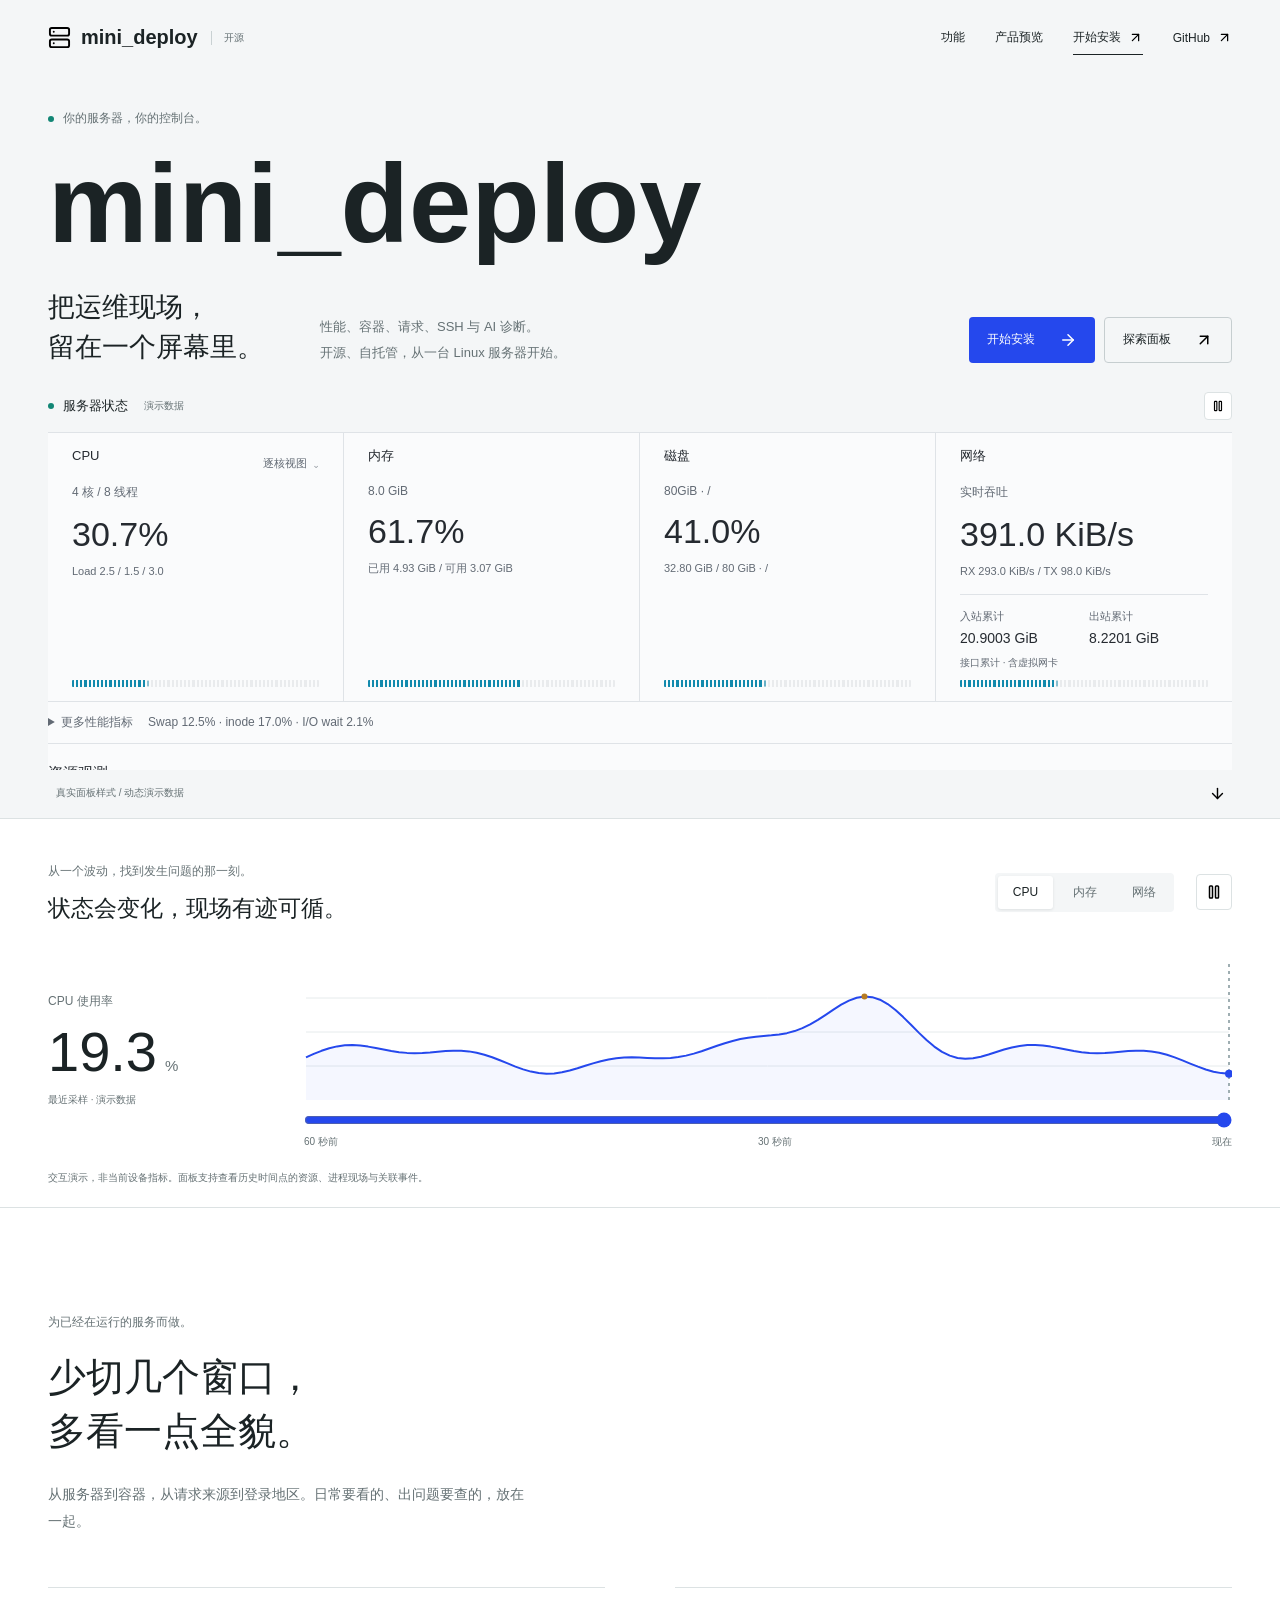
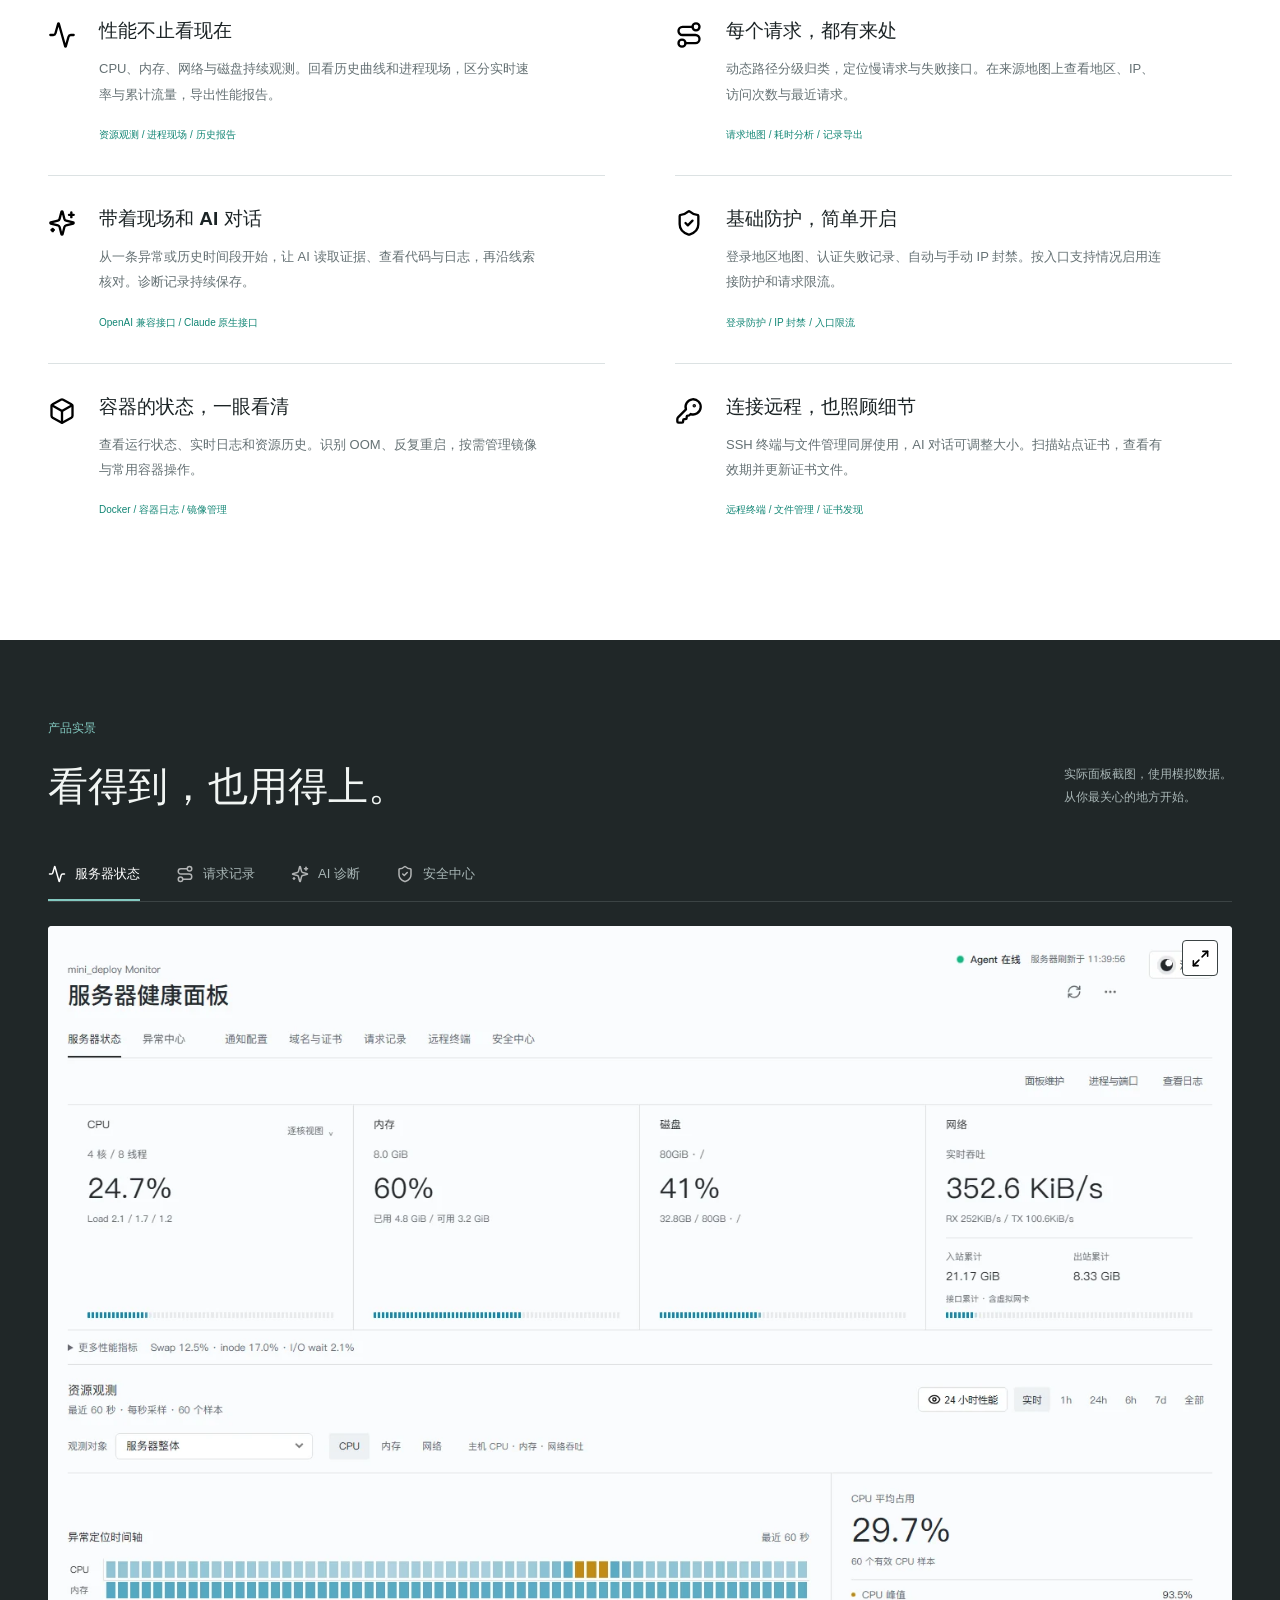
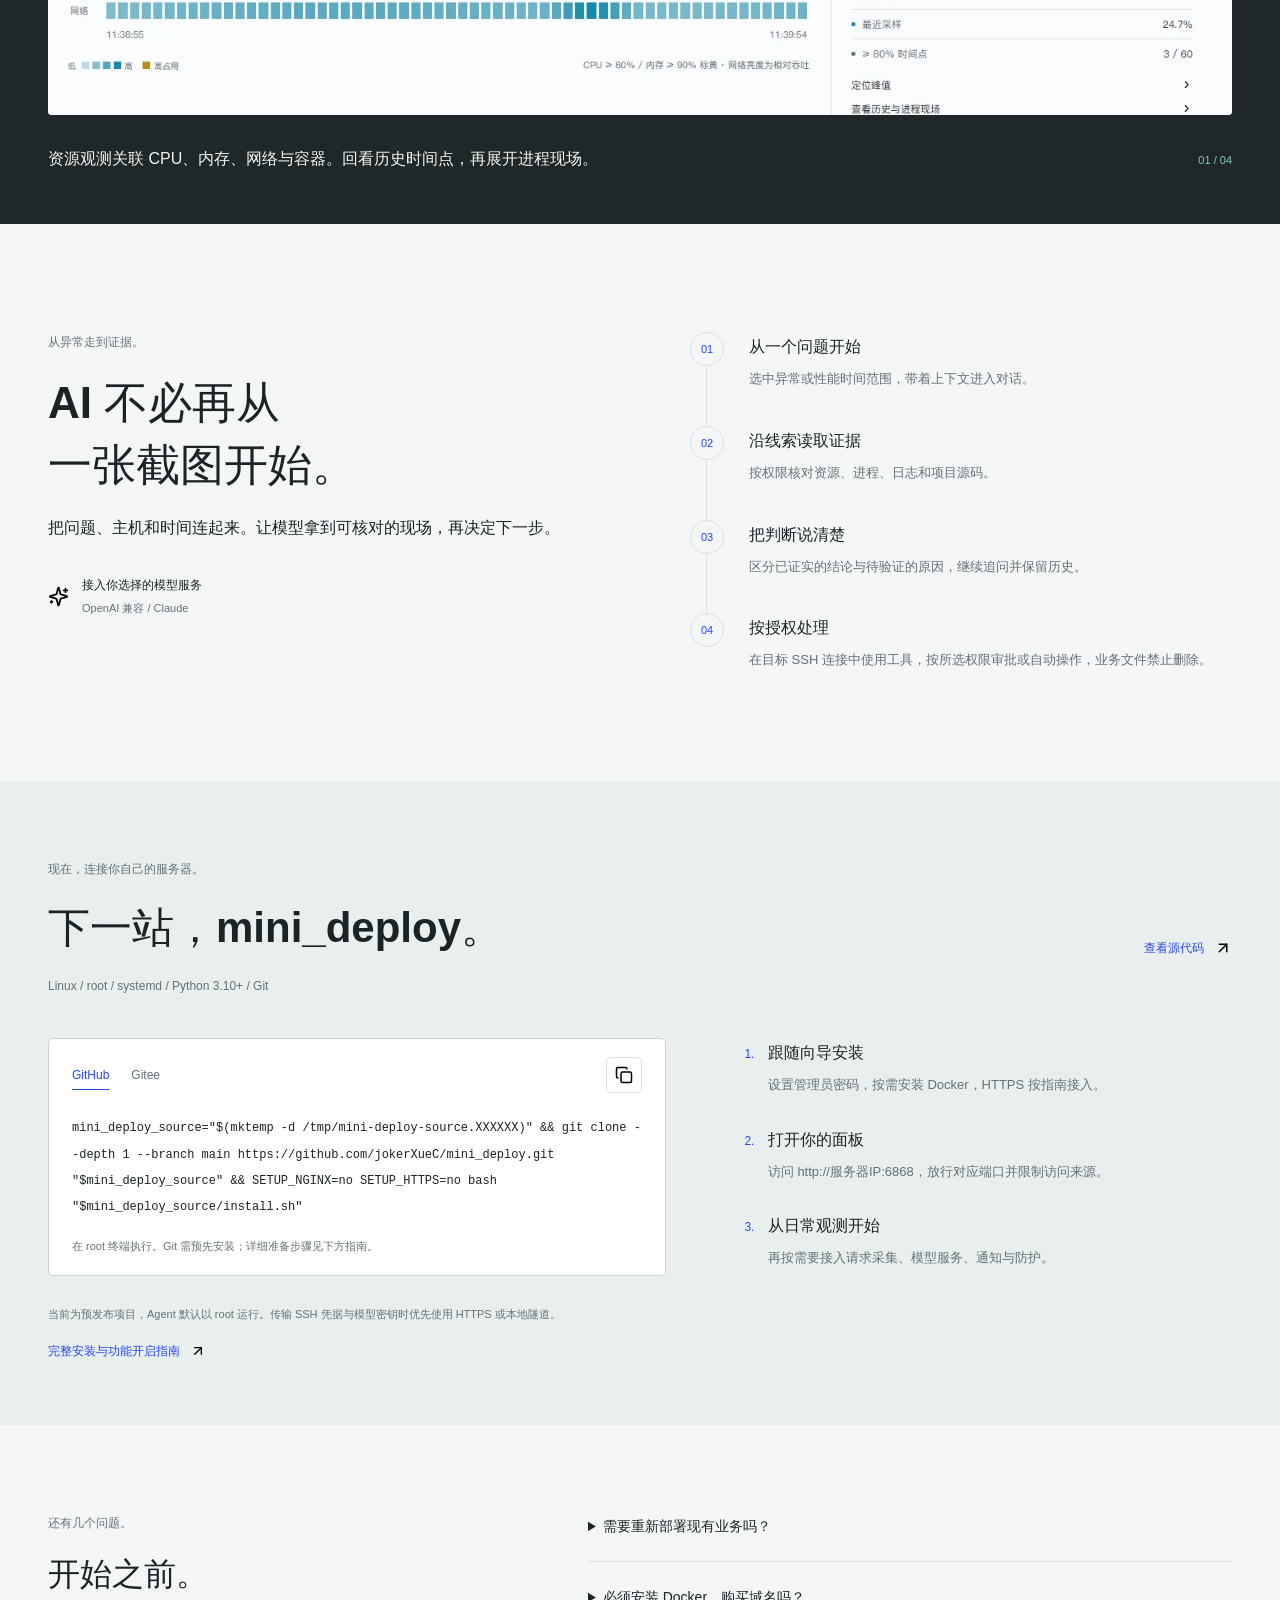
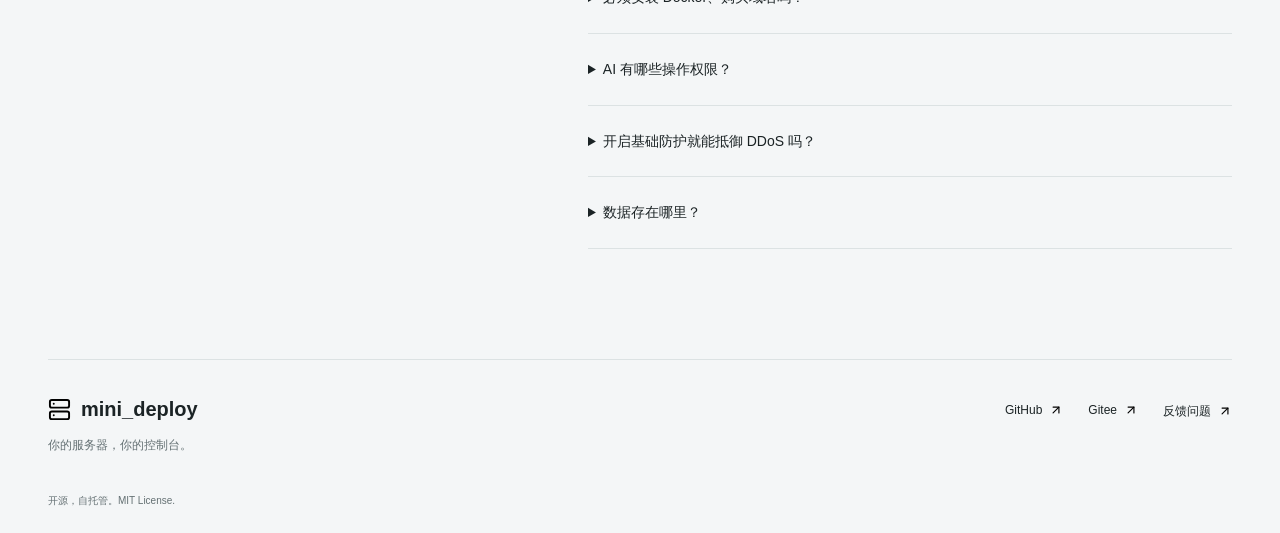
==== commit c54a5915: "Add bundled setup guide and installation-specific diagnostic commands" ====
--- a/website/index.html
+++ b/website/index.html
@@ -65,12 +65,10 @@
     <section class="getting-started" id="start" aria-labelledby="start-title"><div class="wrap">
       <div class="start-heading"><div><p class="section-label">现在，连接你自己的服务器。</p><h2 id="start-title">下一站，mini_deploy。</h2></div><a class="text-link" href="https://github.com/jokerXueC/mini_deploy" target="_blank" rel="noopener noreferrer">查看源代码<img src="assets/arrow-up-right.svg" alt="" width="18" height="18"></a></div>
       <p class="start-requirements">Linux / root / systemd / Python 3.10+ / Git</p>
-      <div class="install-layout"><div class="install-command"><div class="command-toolbar"><div role="group" aria-label="代码来源"><button type="button" data-repository="github" aria-pressed="true">GitHub</button><button type="button" data-repository="gitee" aria-pressed="false">Gitee</button></div><button id="copy-command" class="image-tool" type="button" title="复制安装命令" aria-label="复制安装命令"><img src="assets/copy.svg" alt="" width="18" height="18"></button></div><pre><code id="install-code">git clone https://github.com/jokerXueC/mini_deploy.git mini-deploy-source
-cd mini-deploy-source
-bash install.sh</code></pre><p id="copy-status" role="status">在 root 终端执行。Git 需预先安装。</p></div>
-        <ol class="install-steps"><li><h3>跟随向导安装</h3><p>设置管理员密码，Docker 和 Nginx 按需要选择。</p></li><li><h3>打开你的面板</h3><p>访问 <code>http://服务器IP:6868</code>，放行对应端口并限制访问来源。</p></li><li><h3>从日常观测开始</h3><p>再按需要接入请求采集、模型服务、通知与防护。</p></li></ol></div>
+      <div class="install-layout"><div class="install-command"><div class="command-toolbar"><div role="group" aria-label="代码来源"><button type="button" data-repository="github" aria-pressed="true">GitHub</button><button type="button" data-repository="gitee" aria-pressed="false">Gitee</button></div><button id="copy-command" class="image-tool" type="button" title="复制安装命令" aria-label="复制安装命令"><img src="assets/copy.svg" alt="" width="18" height="18"></button></div><pre><code id="install-code">mini_deploy_source="$(mktemp -d /tmp/mini-deploy-source.XXXXXX)" &amp;&amp; git clone --depth 1 --branch main https://github.com/jokerXueC/mini_deploy.git "$mini_deploy_source" &amp;&amp; SETUP_NGINX=no SETUP_HTTPS=no bash "$mini_deploy_source/install.sh"</code></pre><p id="copy-status" role="status">在 root 终端执行。Git 需预先安装；详细准备步骤见下方指南。</p></div>
+        <ol class="install-steps"><li><h3>跟随向导安装</h3><p>设置管理员密码，按需安装 Docker，HTTPS 按指南接入。</p></li><li><h3>打开你的面板</h3><p>访问 <code>http://服务器IP:6868</code>，放行对应端口并限制访问来源。</p></li><li><h3>从日常观测开始</h3><p>再按需要接入请求采集、模型服务、通知与防护。</p></li></ol></div>
       <p class="release-note">当前为预发布项目，Agent 默认以 root 运行。传输 SSH 凭据与模型密钥时优先使用 HTTPS 或本地隧道。</p>
-      <a class="text-link" href="https://github.com/jokerXueC/mini_deploy/blob/main/docs/QUICKSTART.zh-CN.md" target="_blank" rel="noopener noreferrer">完整安装与升级说明<img src="assets/arrow-up-right.svg" alt="" width="16" height="16"></a>
+      <a class="text-link" href="https://github.com/jokerXueC/mini_deploy/blob/main/ui/user-guide.md" target="_blank" rel="noopener noreferrer">完整安装与功能开启指南<img src="assets/arrow-up-right.svg" alt="" width="16" height="16"></a>
     </div></section>
     <section class="faq wrap" aria-labelledby="faq-title"><div><p class="section-label">还有几个问题。</p><h2 id="faq-title">开始之前。</h2></div><div>
       <details><summary>需要重新部署现有业务吗？</summary><p>不需要。mini_deploy 管理已运行的主机与服务，不提供应用构建或 Git 自动部署。请求记录需要接入支持的代理日志或独立请求网关。</p></details>
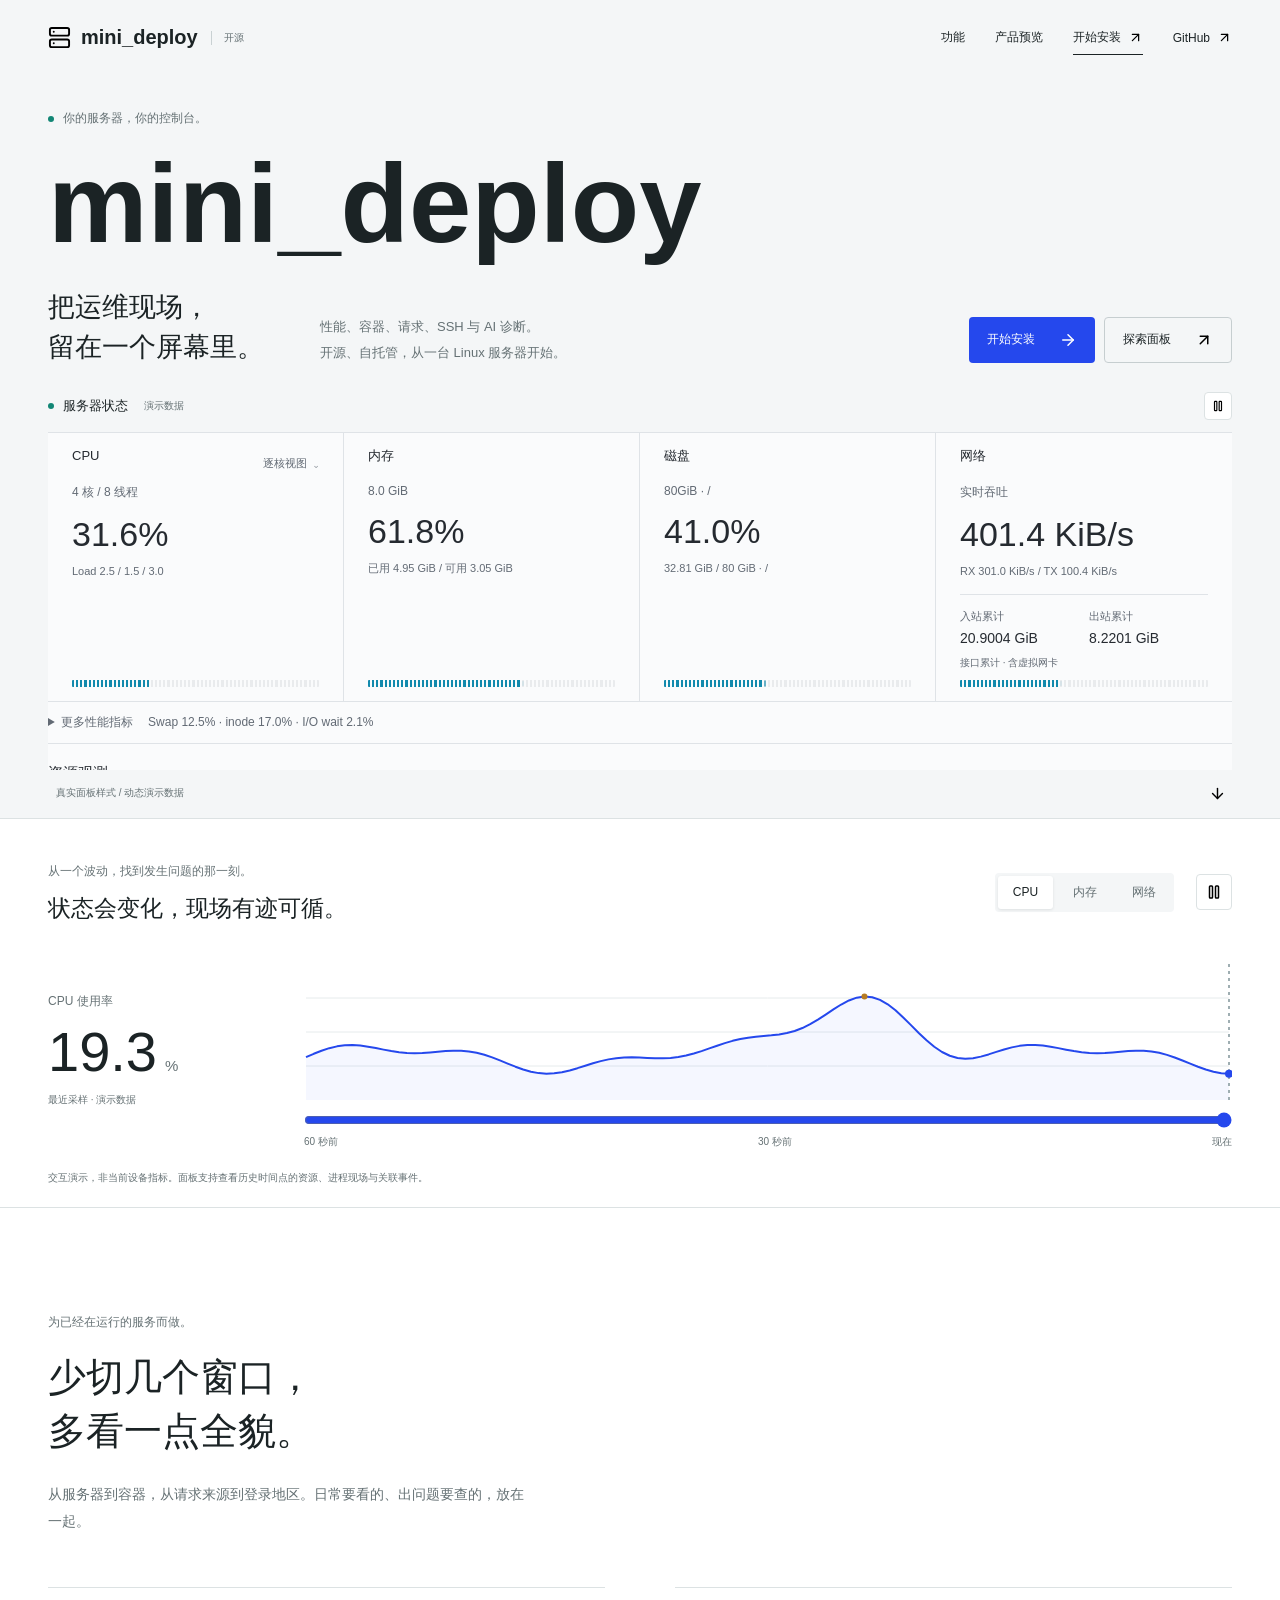
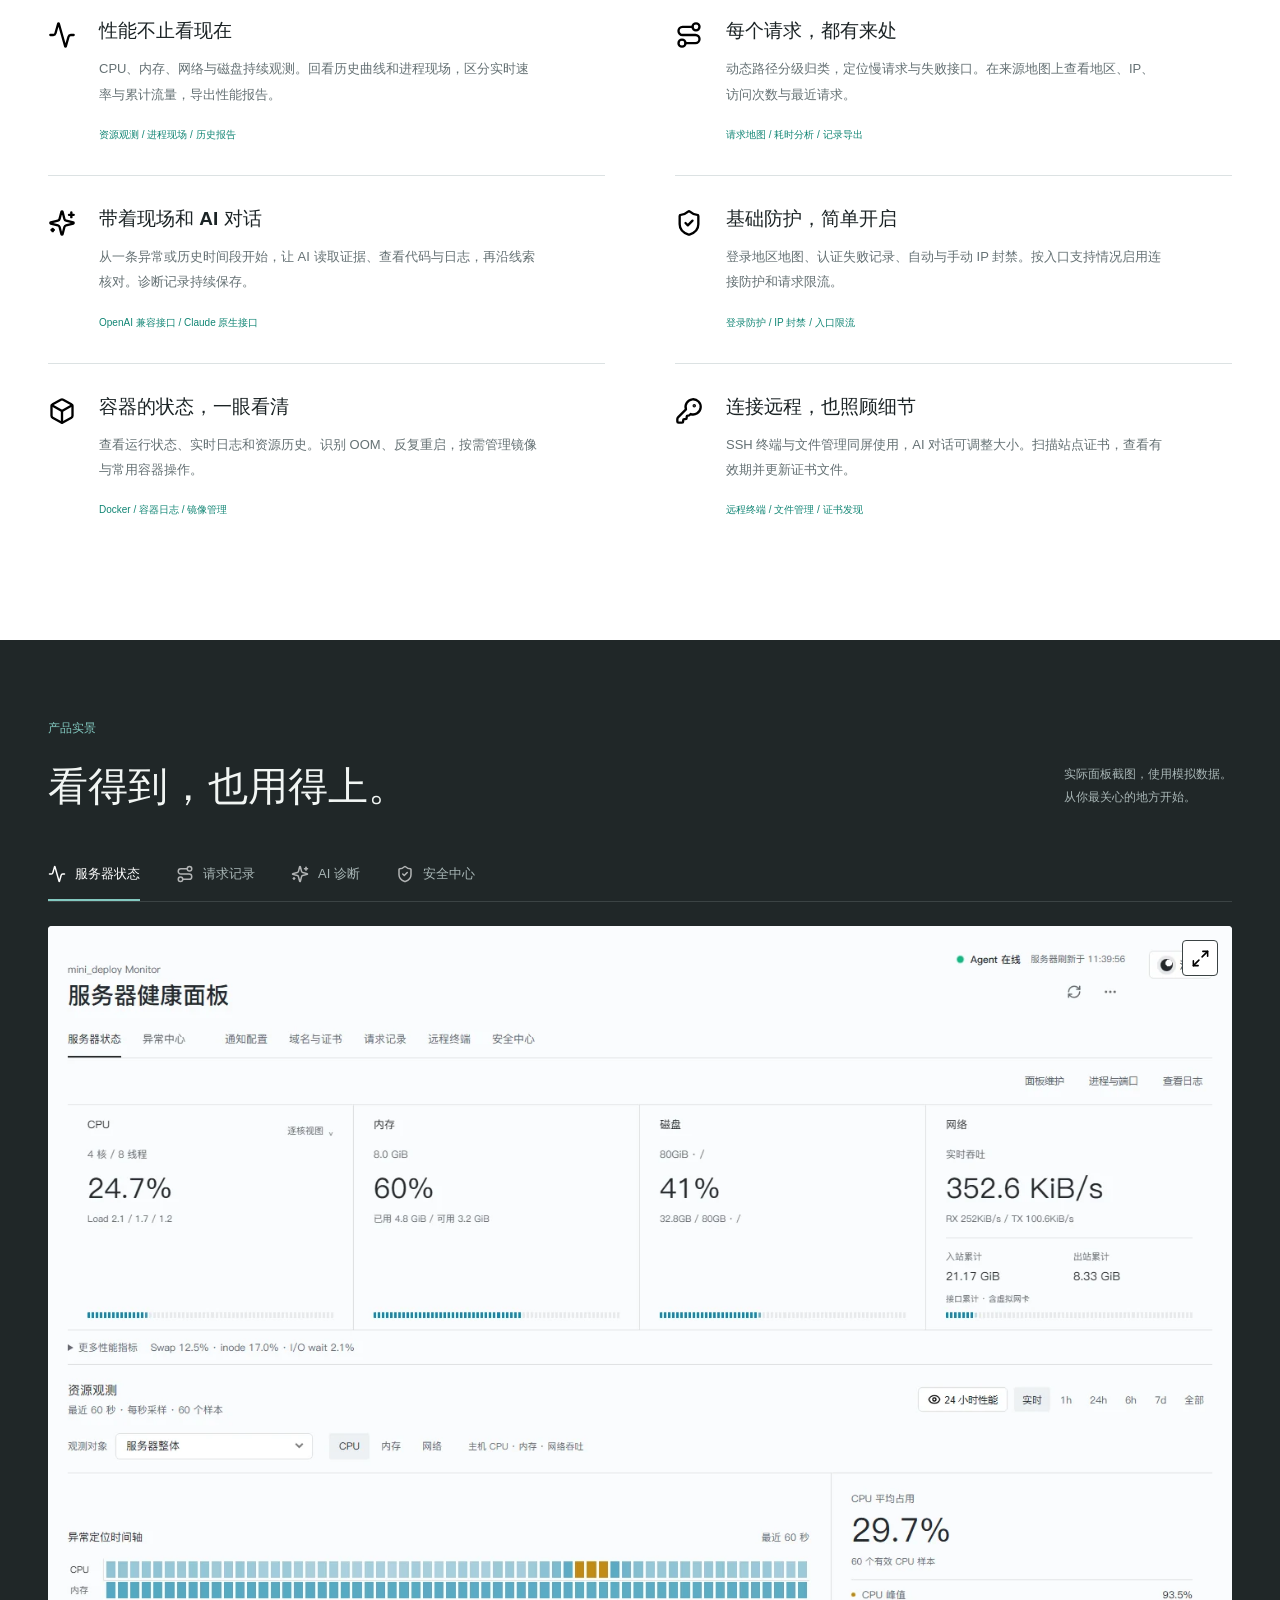
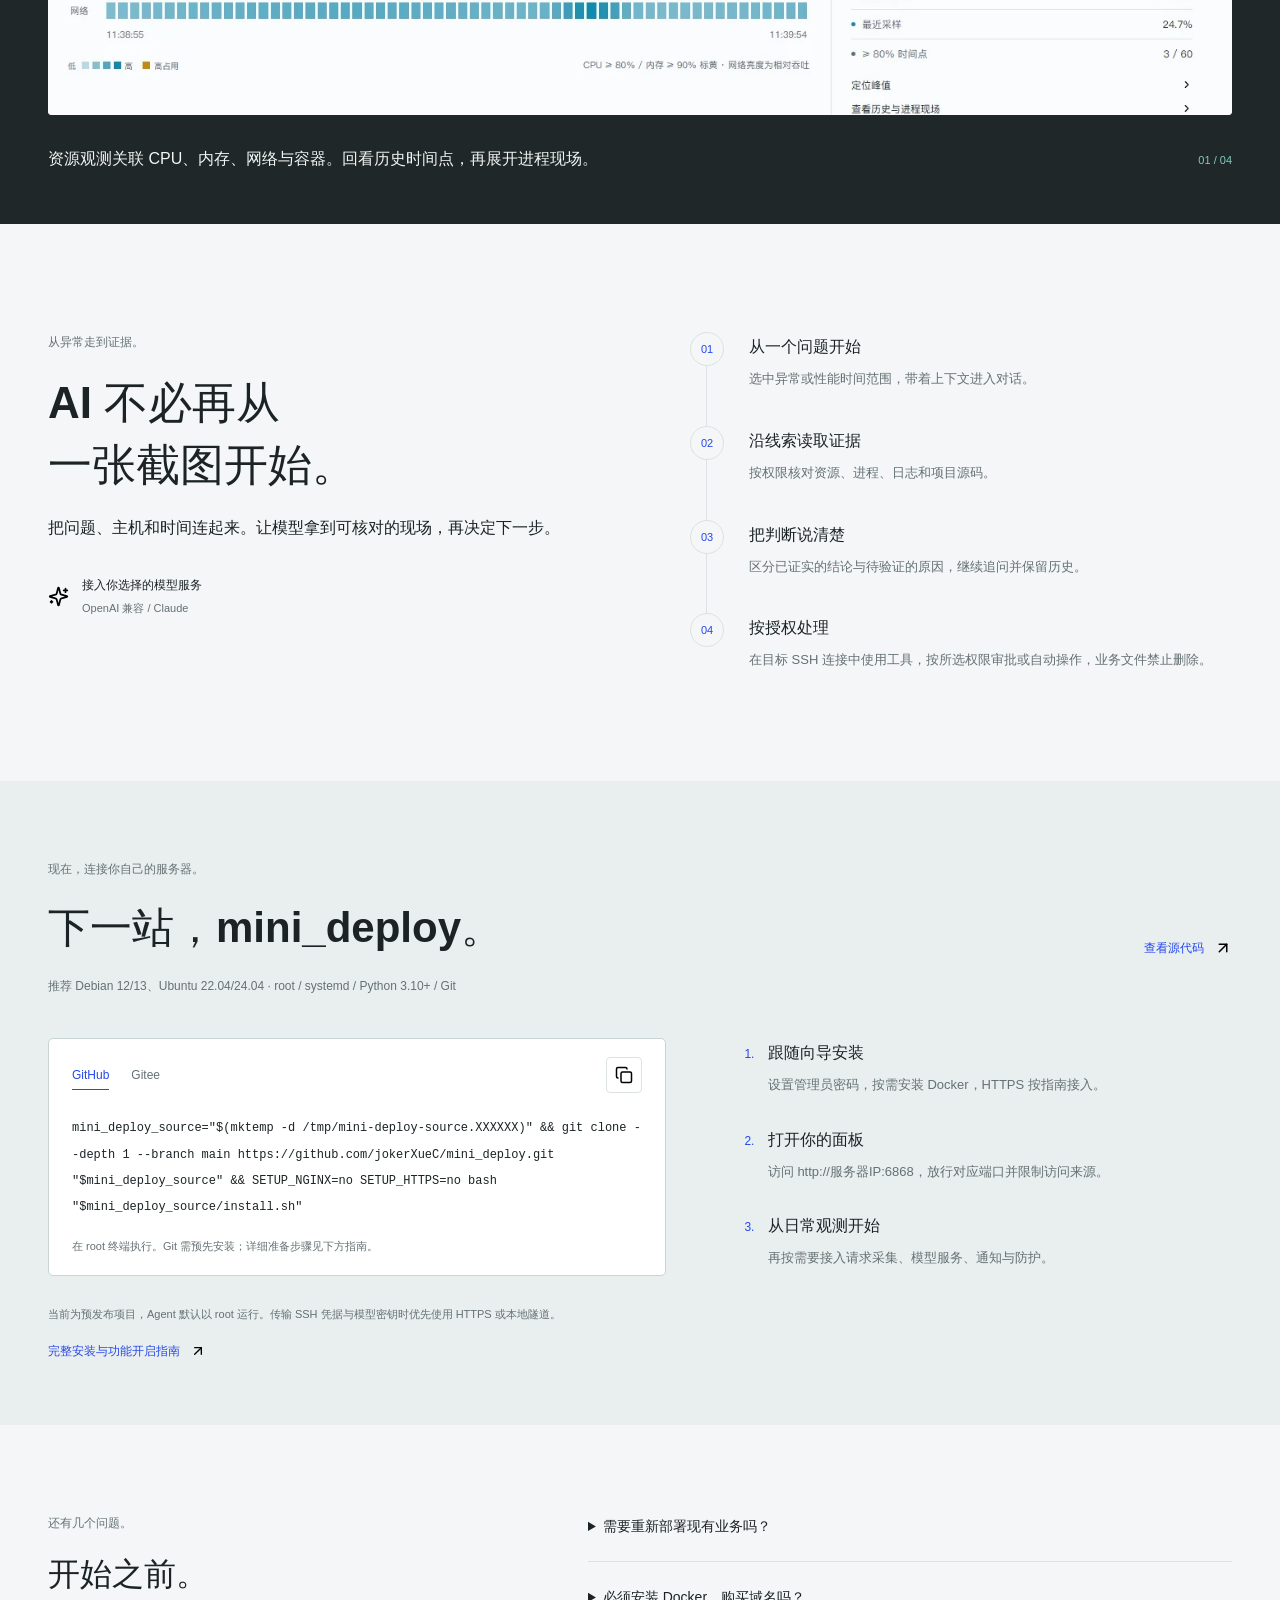
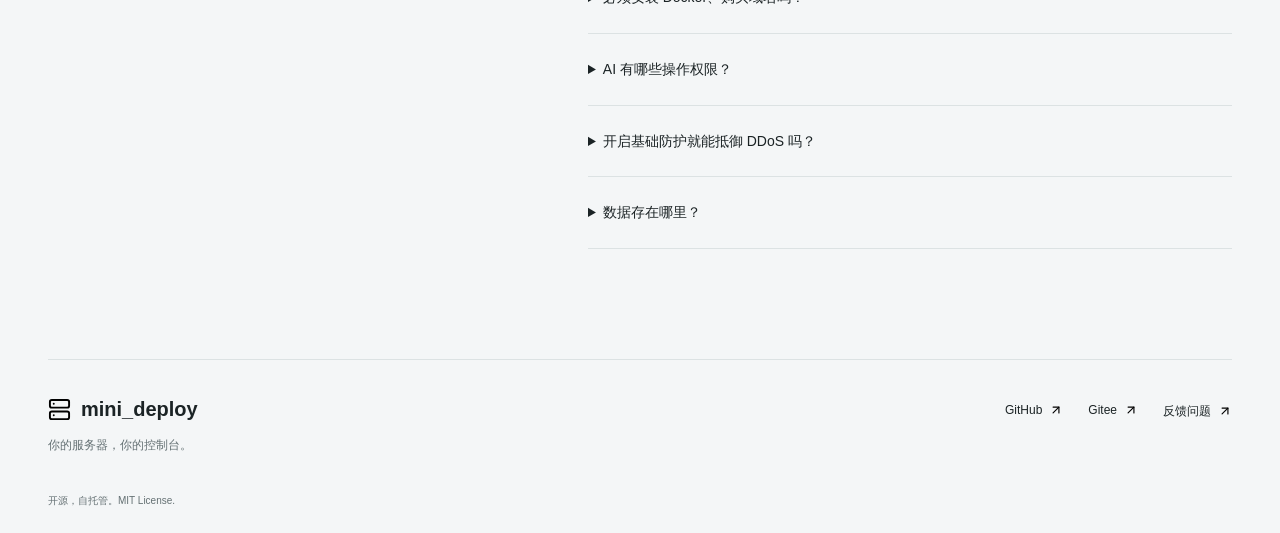
==== commit 288c1e16: "Add read-only database workspace and relationship views Support PostgreSQL and MySQL metadata, read-" ====
--- a/website/index.html
+++ b/website/index.html
@@ -64,7 +64,7 @@
     </section>
     <section class="getting-started" id="start" aria-labelledby="start-title"><div class="wrap">
       <div class="start-heading"><div><p class="section-label">现在，连接你自己的服务器。</p><h2 id="start-title">下一站，mini_deploy。</h2></div><a class="text-link" href="https://github.com/jokerXueC/mini_deploy" target="_blank" rel="noopener noreferrer">查看源代码<img src="assets/arrow-up-right.svg" alt="" width="18" height="18"></a></div>
-      <p class="start-requirements">Linux / root / systemd / Python 3.10+ / Git</p>
+      <p class="start-requirements">推荐 Debian 12/13、Ubuntu 22.04/24.04 · root / systemd / Python 3.10+ / Git</p>
       <div class="install-layout"><div class="install-command"><div class="command-toolbar"><div role="group" aria-label="代码来源"><button type="button" data-repository="github" aria-pressed="true">GitHub</button><button type="button" data-repository="gitee" aria-pressed="false">Gitee</button></div><button id="copy-command" class="image-tool" type="button" title="复制安装命令" aria-label="复制安装命令"><img src="assets/copy.svg" alt="" width="18" height="18"></button></div><pre><code id="install-code">mini_deploy_source="$(mktemp -d /tmp/mini-deploy-source.XXXXXX)" &amp;&amp; git clone --depth 1 --branch main https://github.com/jokerXueC/mini_deploy.git "$mini_deploy_source" &amp;&amp; SETUP_NGINX=no SETUP_HTTPS=no bash "$mini_deploy_source/install.sh"</code></pre><p id="copy-status" role="status">在 root 终端执行。Git 需预先安装；详细准备步骤见下方指南。</p></div>
         <ol class="install-steps"><li><h3>跟随向导安装</h3><p>设置管理员密码，按需安装 Docker，HTTPS 按指南接入。</p></li><li><h3>打开你的面板</h3><p>访问 <code>http://服务器IP:6868</code>，放行对应端口并限制访问来源。</p></li><li><h3>从日常观测开始</h3><p>再按需要接入请求采集、模型服务、通知与防护。</p></li></ol></div>
       <p class="release-note">当前为预发布项目，Agent 默认以 root 运行。传输 SSH 凭据与模型密钥时优先使用 HTTPS 或本地隧道。</p>
